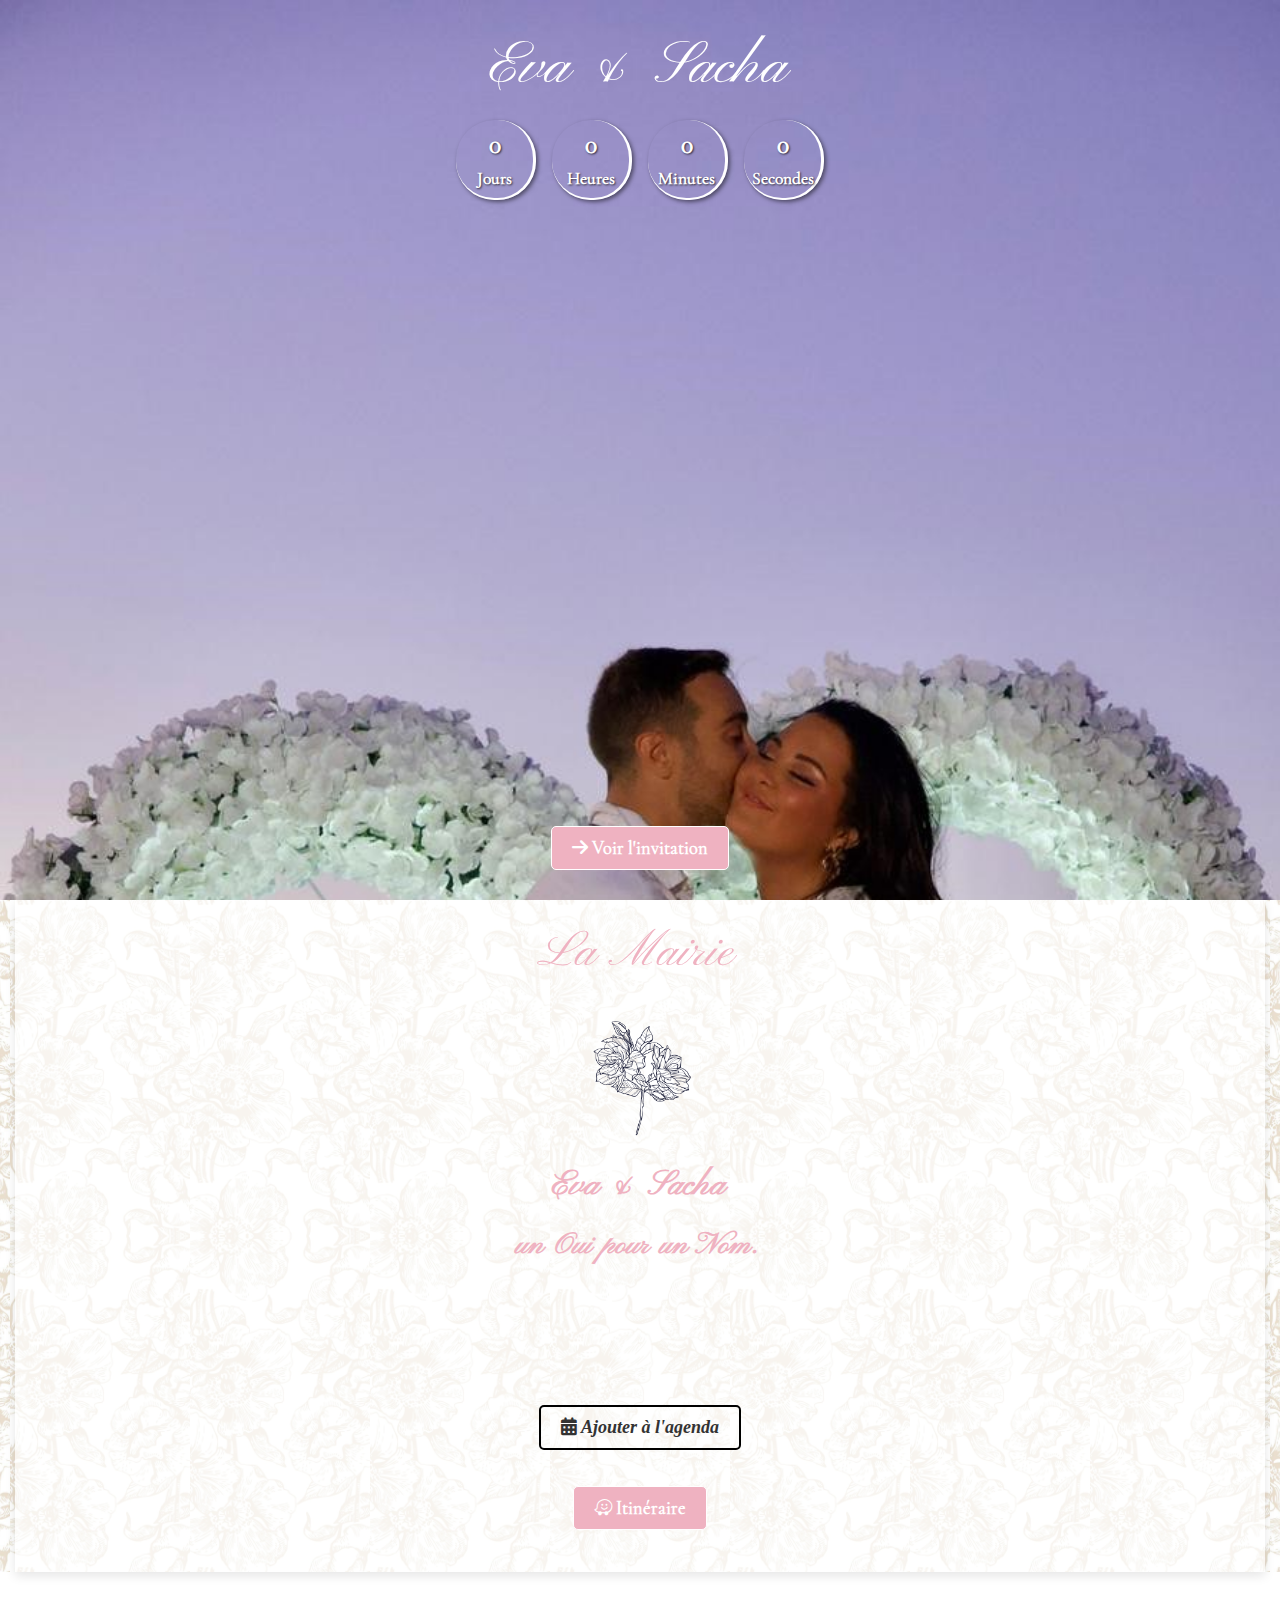
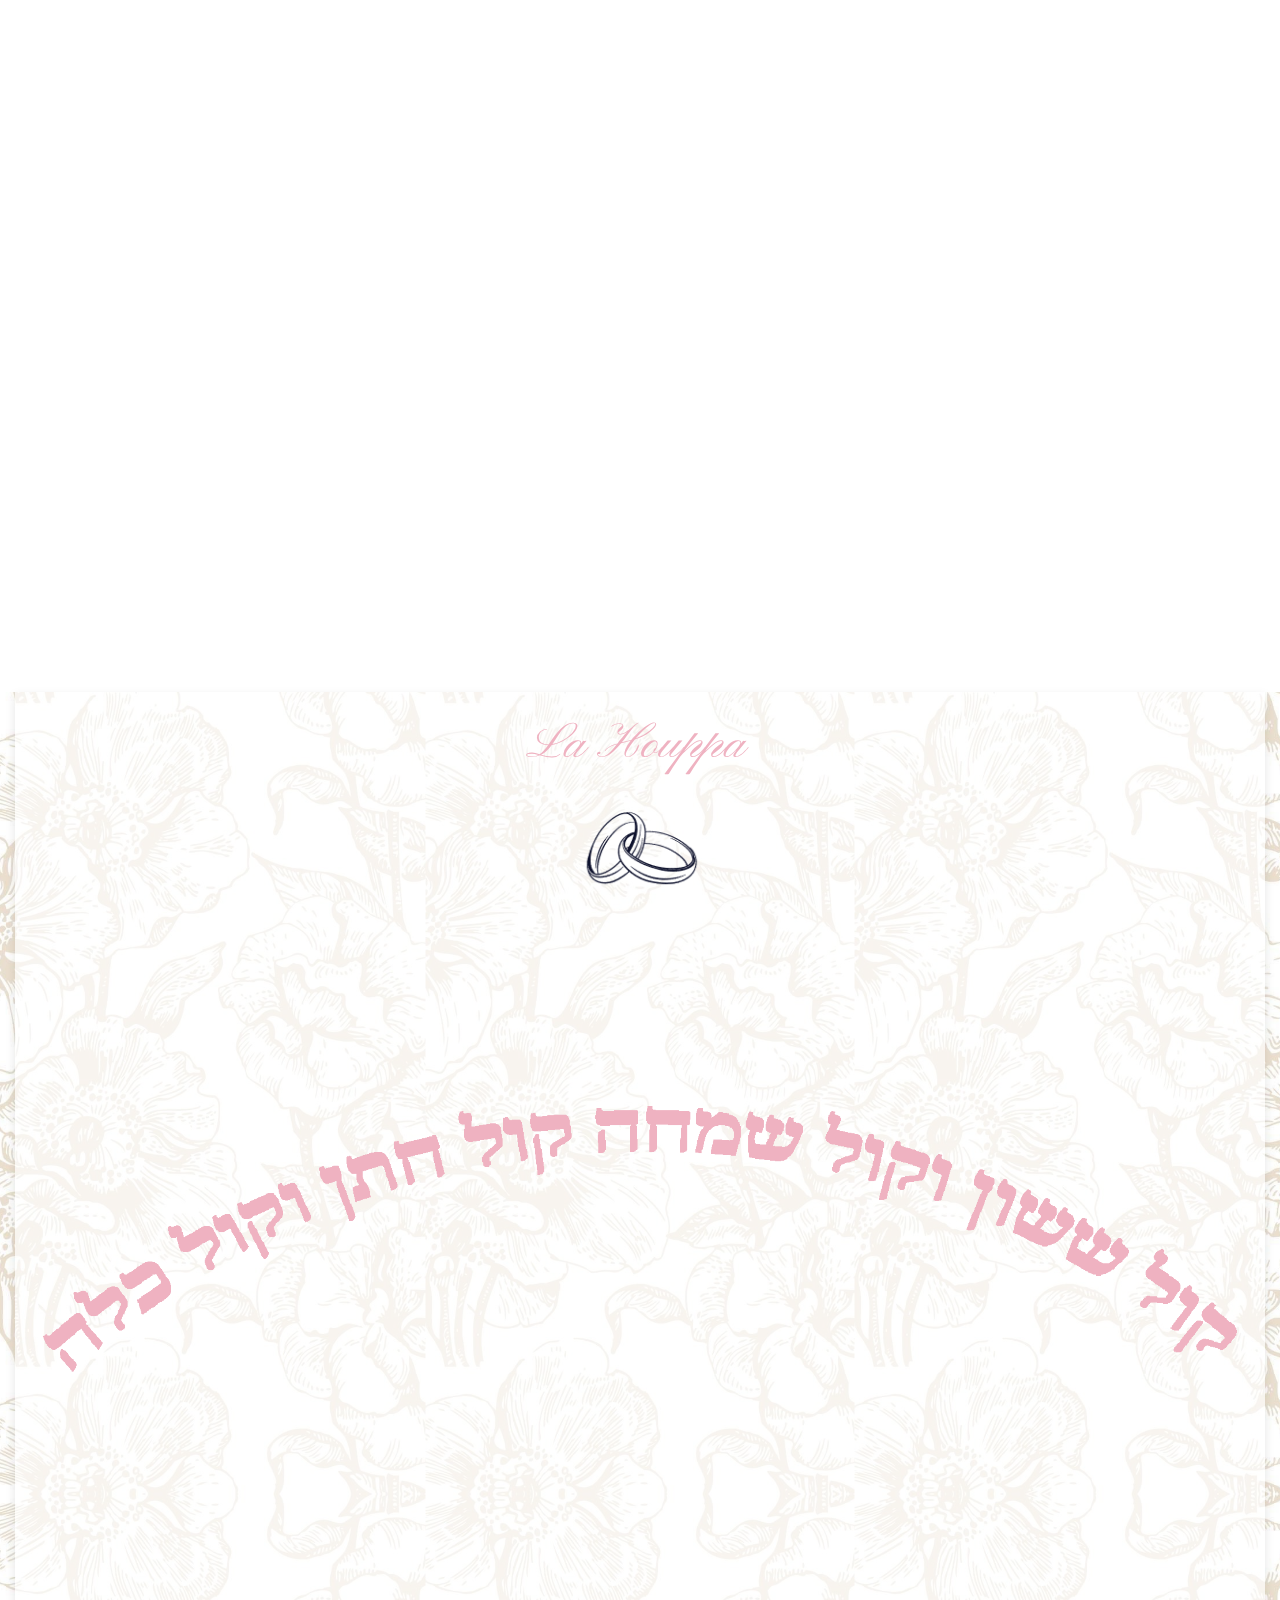
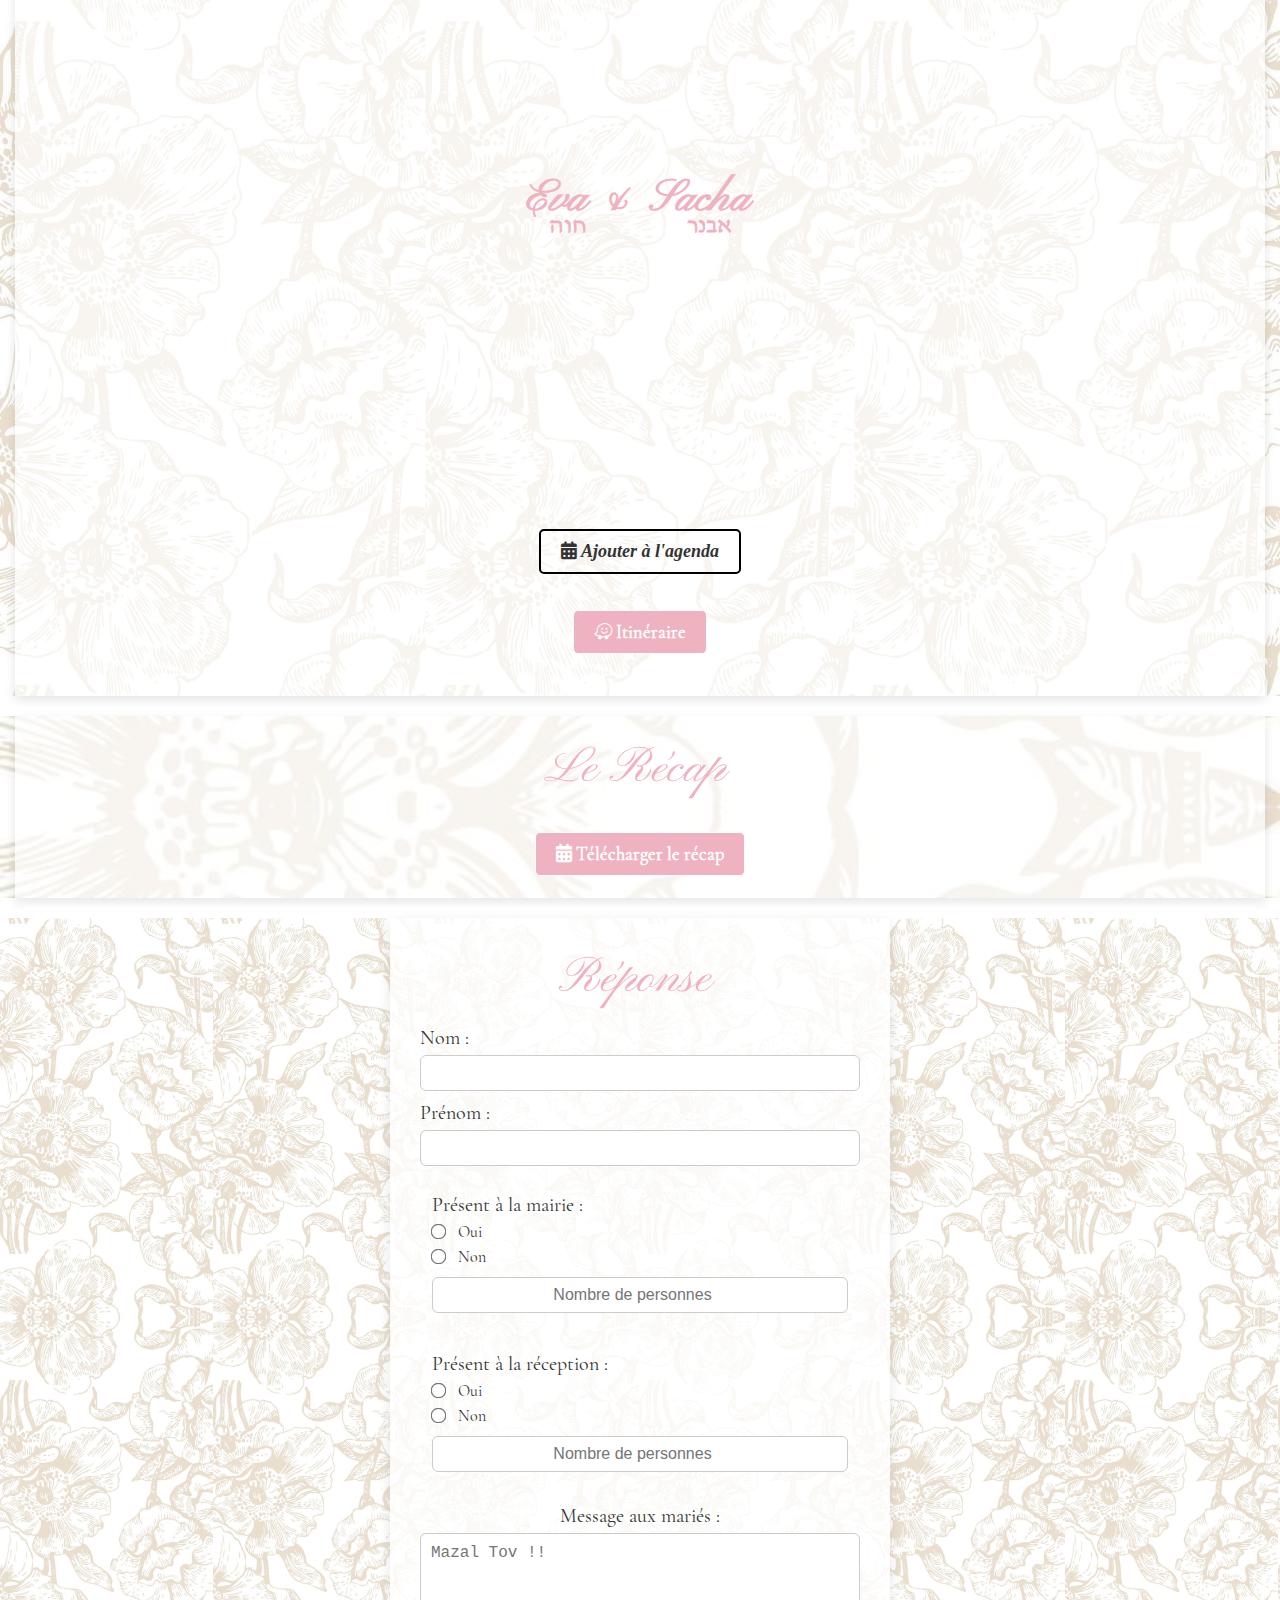
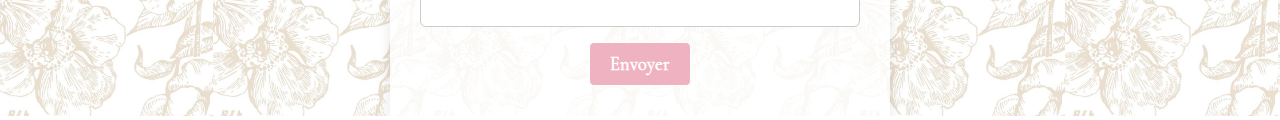
==== index.html @ 11d12908 "add recap" ====
<!DOCTYPE html>
<html lang="fr">
<head>
  <meta charset="UTF-8">
  <meta name="viewport" content="width=device-width, initial-scale=1.0">
  <title>Eva & Sacha</title>
  <link rel="stylesheet" href="css/style.css">
  <link rel="stylesheet" href="css/font.css">
  <link rel="stylesheet" href="https://cdnjs.cloudflare.com/ajax/libs/font-awesome/6.0.0-beta3/css/all.min.css">





  <meta property="og:title" content="Mariage Eva & Sacha">
  <meta property="og:description" content="Mariage Eva & Sacha, rejoignez-nous pour célébrer cet événement spécial.">
  <meta property="og:type" content="website">
  <meta property="og:image" content="https://mariage-sacha-eva.vercel.app/img/previewES.jpg"> <!-- Remplacez par le chemin complet de votre image -->
  <meta property="og:image:alt" content="Logo">
  <meta property="og:image:type" content="image/png">
  <meta property="og:image:width" content="1200"> <!-- Remplacez par la largeur de votre image -->
  <meta property="og:image:height" content="900"> <!-- Remplacez par la hauteur de votre image -->

  <link rel="icon" href="/img/previewES.jpg" sizes="any">
  <link rel="icon" href="/img/previewES.jpg" type="image/svg+xml">
  <link rel="apple-touch-icon" href="/img/previewES.jpg">

  <link rel="manifest" href="site.webmanifest">
  <meta name="theme-color" content="#fafafa">


</head>
<body>

<div id="overlay">

  <div>
    <p class="texteGros" style="color: white; font-size: 60px; margin-bottom: -35px">Eva & Sacha</p>
    <div id="decompte">
      <div class="elementDecompte">
        <a id="jour" class="chiffreDecompte"></a>
        <a class="texteDecompte">Jours</a>
      </div>
      <div class="elementDecompte">
        <a id="heure" class="chiffreDecompte"></a>
        <a class="texteDecompte">Heures</a>
      </div>
      <div class="elementDecompte">
        <a id="minute" class="chiffreDecompte"></a>
        <a class="texteDecompte">Minutes</a>
      </div>
      <div class="elementDecompte">
        <a id="seconde" class="chiffreDecompte"></a>
        <a class="texteDecompte">Secondes</a>
      </div>
    </div>
  </div>
  <div id="divOverlay">


  </div>

  <div>
    <h1 class="nomInvite"><span id="nom-invite"></span></h1>


    <a class="button-style" onclick="hideOverlay(); playMusic()">
      <i class="fas fa-arrow-right"></i>
      Voir l'invitation
    </a>
  </div>
</div>

<div id="firstImg"
     style="background-image: url('/img/evaSacha5Cut.jpg'); background-size: cover; background-position: center">

  <div class="firstImgContenaire">
    <div id="decompte">
      <div class="elementDecompte">
        <a id="jour2" class="chiffreDecompte"></a>
        <a class="texteDecompte">Jours</a>
      </div>
      <div class="elementDecompte">
        <a id="heure2" class="chiffreDecompte"></a>
        <a class="texteDecompte">Heures</a>
      </div>
      <div class="elementDecompte">
        <a id="minute2" class="chiffreDecompte"></a>
        <a class="texteDecompte">Minutes</a>
      </div>
      <div class="elementDecompte">
        <a id="seconde2" class="chiffreDecompte"></a>
        <a class="texteDecompte">Secondes</a>
      </div>
    </div>
    <a href="#mairie"> <i class="fa-solid fa-angles-down"></i> </a>
  </div>
</div>

<div id="content">

  <section class="text-section" id="mairie">
    <!--    <div class="overlay-flower">-->
    <!--      <img src="/img/assoulineFlower.png" alt="Fleur" class="flower-image">-->
    <!--    </div>-->
    <div class="text-container mairie">
      <h1>La Mairie</h1>
      <img src="img/iconFleur.png" width="150">
      <p class="texteGros"><strong> Eva & Sacha</strong></p> <div class="spacer"></div>
      <p class="texteGros" style="font-size: 30px"><strong>un Oui pour un Nom.</strong></p> <div class="spacer"></div>
      <p class="texte fade-in"><strong>Le Jeudi 28 août 2025</strong></p>
      <p class="texte fade-in"><strong>à 15h30 précises</strong></p><div class="spacer"></div>
      <p class="texte fade-in">À la Mairie de Charenton-le-Pont </p>
      <p class="texte fade-in">48 rue de Paris, 94220</p>

      <p><a href="/ics/mairie.ics" style="text-decoration: none" class="texte agenda"> <strong> <i class="fa-solid fa-calendar-days"></i> Ajouter à l'agenda </strong> </a></p><div class="spacer"></div>


      <a class="button-style"
         href="https://ul.waze.com/ul?place=ChIJbXy3i_ty5kcRFfs6RuVuRks&ll=48.81971640%2C2.41609580&navigate=yes&utm_campaign=default&utm_source=waze_website&utm_medium=lm_share_location">
        <i class="fa-brands fa-waze"></i>
        Itinéraire</a>
      <div class="spacer"></div>
    </div>
    <!--    <div class="overlay-eye">-->
    <!--      <img src="/img/assoulineEye.png" alt="Œil" class="eye-image">-->
    <!--    </div>-->
  </section>


  <section class="image-section fade-in-image" style="background-image: url('/img/evaSacha1.jpg');">

  </section>






  <section class="text-section">
    <!--    <div class="overlay-flower">-->
    <!--      <img src="/img/assoulineFlower.png" alt="Œil" class="flower-image">-->

    <!--    </div>-->
    <div class="text-container houppa">
      <h1>La Houppa</h1>
      <img src="img/anneaux.png" width="120"><div class="spacer"></div>

      <img class="kolSassone" src="img/kolSasonNE.png"></img>
      <div class="famille-container">
        <div class="famille-mariee fade-in">
          <p class="">Simone Guellil </p>
          <p class="">          Lucien Laloum</p>
          <p class="">Linda Irène & Jean-Marc Laloum</p>
        </div>
        <div class="famille-marie fade-in">
          <p class="">Rina & Aaron Belhassen</p>
          <p class="">Sandra Depaz & Sylvain Zarka</p>
        </div>
      </div>
      <div class="spacer"></div>

      <p class="texte fade-in">ont la joie de vous faire part du mariage de leurs petits-enfants et enfants</p> <div class="spacer"></div>

      <div class="prenom">
        <p class="texteGros" style="font-size: 45px"><strong> Eva & Sacha</strong></p>
        <div class="hebreu">
          <p> חוה</p>
          <p>אבנר</p>

        </div>
      </div>
      <div class="spacer"></div>

      <p class="texte fade-in">et seraient honorés de votre présence à la cérémonie religieuse qui sera célébrée</p>
      <div class="spacer"></div>

      <p class="texte fade-in"><strong>Le jeudi 04 septembre 2025</strong></p> <div class="spacer"></div>
      <p class="texte fade-in"><strong>Au Pavillon Gravelle</strong></p>
      <p class="texte fade-in"><strong>À 17h précises</strong></p> <div class="spacer"></div>

      <p class="texte fade-in">2 route du Pesage, 75012 Paris</p> <div class="spacer"></div>

      <p class="texte fade-in"><em>La cérémonie sera suivie d'une réception</em></p><div class="spacer"></div>

      <p class="texte fade-in" style="font-size: 14px">Une douce pensée pour nos grands-parents qui veillent sur nous en
        ce jour solennel,</p>
      <p class="texte fade-in" style="font-size: 14px">Mamie Suzette , Papi François, Mamie Ginette & Papi Félix</p>

      <p><a href="/ics/houppa.ics" style="text-decoration: none" class="texte agenda"> <strong> <i class="fa-solid fa-calendar-days"></i> Ajouter à l'agenda </strong> </a></p><div class="spacer"></div>


      <a class="button-style"
         href="https://ul.waze.com/ul?place=ChIJ2851wNBy5kcR-nDki5YnVnM&ll=48.82006600%2C2.44433230&navigate=yes&utm_campaign=default&utm_source=waze_website&utm_medium=lm_share_location">
        <i class="fa-brands fa-waze"></i>

        Itinéraire
      </a><div class="spacer"></div>


    </div>

    <!--    <div class="overlay-eye">-->
    <!--      <img src="/img/assoulineEye.png" alt="Œil" class="eye-image">-->
    <!--    </div>-->
  </section>

<div class="spacer"></div>

  <section class="text-section" style="background-size: cover">


    <div class="text-container">
      <h1>Le Récap</h1>
      <a class="button-style" onclick="downloadImage()">
        <i class="fa-solid fa-calendar-days"></i>
        Télécharger le récap
      </a>
    </div>
  </section>
<div class="spacer"></div>

  <section class="rsvp-section">
    <div class="rsvp-container">
      <h1>Réponse</h1>
      <form id="rsvp-form" method="post">

        <!-- Participation aux événements + Infos personnelles -->
<!--        <fieldset class="rsvp-fieldset">-->
<!--          <legend class="rsvp-legend">Participation aux événements</legend>-->

          <!-- Nom & Prénom -->
          <div class="rsvp-input-group">
            <div class="rsvp-input">
              <label class="rsvp-label" for="nom">Nom :</label>
              <input type="text" id="nom" name="nom" class="rsvp-text" required>
            </div>
            <div class="rsvp-input">
              <label class="rsvp-label" for="prenom">Prénom :</label>
              <input type="text" id="prenom" name="prenom" class="rsvp-text" required>
            </div>
          </div>

          <!-- Événements -->
          <div class="rsvp-event">
            <label class="rsvp-label">Présent à la mairie :</label>
            <label class="radio-label"><input type="radio" name="mairie" value="oui" class="rsvp-radio presence-oui"
                                              required> Oui</label>
            <label class="radio-label"><input type="radio" name="mairie" value="non" class="rsvp-radio"> Non</label>
            <input type="number" name="nb-mairie" class="rsvp-number" placeholder="Nombre de personnes" disabled>
          </div>


          <div class="rsvp-event">
            <label class="rsvp-label">Présent à la réception :</label>
            <label class="radio-label"><input type="radio" name="reception" value="oui" class="rsvp-radio presence-oui"
                                              required> Oui</label>
            <label class="radio-label"><input type="radio" name="reception" value="non" class="rsvp-radio"> Non</label>
            <input type="number" name="nb-reception" class="rsvp-number" placeholder="Nombre de personnes" disabled>
          </div>


          <!-- Champ Message aux mariés -->
          <div class="rsvp-message-box">
            <label class="rsvp-label" for="message">Message aux mariés :</label>
            <textarea id="message" name="message" class="rsvp-message" placeholder="Mazal Tov !!" rows="4"></textarea>
          </div>

<!--        </fieldset>-->

        <button type="submit" class="button-style">Envoyer</button>
      </form>
    </div>
  </section>

  <button id="toggleMusic" class="music-toggle">
    <i id="musicIcon" class="fas fa-volume-up"></i>
  </button>

</div>

<audio id="myAudio" src="/music/saraPercheTiAmo.mp3"></audio>


<script src="js/hideOverlay.js"></script>
<script src="js/countDown.js"></script>
<script src="js/scroll.js"></script>
<script src="js/apparitionImage.js"></script>
<script src="js/apparitionTexte.js"></script>
<script src="js/music.js"></script>
<script src="js/nomUrl.js"></script>
<script src="js/nbPrsnRequire.js"></script>
<script src="js/sheet.js"></script>
<script src="js/downloadRecap.js"></script>



</body>
</html>
---- css/style.css ----
* {
  margin: 0;
  padding: 0;
  box-sizing: border-box;
}
.music-toggle {
  position: fixed;
  bottom: 20px;
  left: 20px;
  background-color: rgb(237, 177, 191);
  border-radius: 15px;
  padding: 12px;
  box-shadow: 0 0 10px rgba(0,0,0,0.2);
  z-index: 3;
  cursor: pointer;
  transition: background-color 0.3s ease;
  border: 2px solid white;
}

.music-toggle:hover {
  background-color: rgb(235, 176, 190);
}
body {
  -webkit-text-size-adjust: none; /* iOS Safari */
  text-size-adjust: none;
}



br {
  display: block;
  content: "";
  margin: 25px 0;
  line-height: 0;
}



.music-toggle i {
  font-size: 18px;
  color: #333;
}

.no-scroll {
  overflow: hidden;
  height: 100vh;
}

body {
  font-family: 'Cormorant', sans-serif;
  color: #333;
  text-align: center;
  overflow-x: hidden;
}
h1{
  font-family: pinyon, sans-serif;
  font-size: 50px;
  margin-bottom: 1rem;
  font-weight: 400;
  color: #efb2c1;
}

a{
  color: white;
  text-decoration: none;
}
.fade-in-image {
  opacity: 0;
  transition: opacity 1s ease-in-out;
}

.fade-in-image.visible {
  opacity: 1;
}


#overlay {
  background-image: url("/img/evaSacha5Cut.jpg");
  background-size: cover;
  background-position: top;
  position: fixed;
  top: 0;
  left: 0;
  width: 100%;
  height: 100%;
  background-color: #fffaf4;
  display: flex;
  flex-direction: column;
  justify-content: space-between; /* Place les éléments en haut et en bas */
  align-items: center;
  opacity: 1;
  transition: opacity 0.5s;
  z-index: 2000;
  padding: 30px 0;
}

.button-style {
  margin-top: auto;
  padding: 15px 30px;
  font-size: 18px;
  font-weight: bold;
  background-color: #efb2c1;
  color: white;
  border: none;
  border-radius: 10px;
  cursor: pointer;
  text-align: center;
}

#overlay.hidden {
  opacity: 0;
  pointer-events: none;
}

#decompte {
  display: flex;
  justify-content: center;
  align-items: center;
  gap: 1rem;
  margin-bottom: 20px;
  height: 20vh;
}


.elementDecompte {
  width: 80px;
  height: 80px;
  display: flex;
  flex-direction: column;
  justify-content: center;
  align-items: center;
  border-radius: 48%;
  border-bottom: 2px solid #ffffff;
  border-right: 3px solid #ffffff;
  text-shadow: 1px 1px 2px rgba(0, 0, 0, 0.7);
  box-shadow: 2px 2px 4px rgba(0, 0, 0, 0.5); /* Ombre douce noire */

}

.texteDecompte {
  font-size: 1.1rem;
  font-weight: bold;
  color: #ffffff;
  margin-top: 8px;
}

.chiffreDecompte {
  color: #ffffff;
  font-size: 1.6rem;
  font-weight: bold;
}

#firstImg {
  min-height: 100vh;
  display: flex;
  justify-content: space-between;
  flex-direction: column;
  background-position: center;
}

.firstImgContenaire {
  display: flex;
  align-items: center;
  justify-content: space-between;
  flex-direction: column;
  color: white;
  font-size: 7vh;
  height: 95vh; /* Prend toute la hauteur */
  margin-bottom: 30px;
}

.button-style {
  font-size: 1.15rem;
  color: #ffffff;
  text-decoration: none;
  margin-top: 10px;
  padding: 10px 20px;
  border: 1px solid #ffffff;
  border-radius: 5px;
  background-color: #efb2c1;
  transition: all 0.4s ease;
  font-family: Cormorant, sans-serif;
  display: inline-block; /* Permet au scale de bien s'appliquer */
}

.button-style:hover {
  color: #000000;
  background-color: white;
  border-color: #000000;
  transform: scale(1.05); /* Augmente de 10% */
}

.agenda{

  display: inline-block; /* Permet au scale de bien s'appliquer */

  border: 2px solid #000000;
  padding: 10px 20px;
  border-radius: 5px;
  transition: all 0.4s ease;
}

.agenda:hover{
  color: #efb2c1;
  border: 2px solid #efb2c1;
  padding: 10px 20px;
  border-radius: 5px;
  transform: scale(1.05); /* Augmente de 10% */

}


.text-section {
  background-image: url('/img/fleurTaupe.jpg');
  position: relative; /* Nécessaire pour que l'image soit positionnée par rapport à cette section */
  background-size: contain;
  background-position: center;
  display: flex;
  justify-content: center;
  align-items: center;
  text-align: center;
  height: auto;
  padding-left: 15px;
  padding-right: 15px;

}
@supports (-webkit-touch-callout: none) {
  br {
    margin: 0 0; /* Ajuste uniquement pour iOS */
    line-height: 0;
  }
}

.spacer {
  height: 20px; /* ou ce que tu veux comme espacement vertical */
}


.text-container {
  width: 100%; /* Le cadre prend toute l'image */
  height: auto; /* Le cadre prend toute l'image */
  color: #333;
  font-size: 3rem;
  font-family: 'Cormorant', sans-serif;
  padding: 22px;
  background: rgba(255, 255, 255, 0.67); /* Fond semi-transparent */
  box-shadow: 0px 4px 10px rgba(0, 0, 0, 0.1);
}
.overlay-eye {
  position: absolute;
  bottom:-70px; /* Positionne l'image au bas du conteneur */
  left: 0; /* Positionne l'image à gauche du conteneur */
  transform: translateX(0); /* Aucune transformation horizontale nécessaire */
  z-index: 2; /* Assure que l'image est au-dessus des autres éléments */
}


.overlay-flower {
  position: absolute;
  /* Déplace l'image de l'œil vers la droite, au-delà de la div image */
  top: 0%; /* Positionne l'image à 50% de la hauteur de la section */
  transform: translateY(-50%); /* Centrer verticalement l'image */
  right: 0;
  z-index: 2; /* Assure que l'image est devant les autres éléments */
}
.flower-image {
  width: 80px;  /* Ajuste la taille de l'œil */
  height: auto;
}

.eye-image {
  width: 100px;  /* Ajuste la taille de l'œil */
  height: auto;
}

.image-section {
  position: relative; /* Nécessaire pour que l'image soit positionnée par rapport à cette section */
  height: 80vh; /* Ajuste la hauteur de la section image */
  background-size: cover;
  background-position: center;
  box-shadow: 0px 4px 10px rgba(0, 0, 0, 0.1);
}


.texteGros{
  font-family: 'pinyon', serif;
  font-size: 35px;
  color: #efb2c1;

}

.texte{
  font-family: 'cormorand', serif;
  font-size: 18px;
  color: #333333;
  font-style: italic;
}


.famille-container {
  display: flex;
  justify-content: space-between;
  margin: 20px auto;
  max-width: 600px;

  font-family: 'cormorand', serif;
  font-size: 14px;
  color: #333333;
  font-style: italic;
  font-weight: lighter;
}

.famille-mariee{
  text-align: left;
  max-width: 48%;

}
.famille-marie{
  text-align: right;
  max-width: 48%;

}

.kolSassone{
  width: 99%;
}
.hebreu{
  font-family: hebreu, sans-serif;
  display: flex;
  flex-direction: row;
  gap: 100px;
  justify-content: center;
  align-items: center;
  font-size: 23px;
  font-weight: bolder;
  width: 50%;
  margin-inline: auto;
  color: #efb2c1;
}
.prenom{
  line-height: 0.8;
}



.fade-in-visible {
  animation: fadeIn 1s ease-in forwards; /* Animation applied when element is in view */
}

.fade-in {
  opacity: 0; /* Elements are initially invisible */
  transition: opacity 0s ease-in; /* Optional: smooth transition for visibility change */
}

@keyframes fadeIn {
  0% {
    opacity: 0;
  }
  100% {
    opacity: 1;
  }
}

/* Animation keyframes */
@keyframes fadeIn {
  0% {
    opacity: 0;
  }
  100% {
    opacity: 1;
  }
}

.nomInvite {
  font-style: oblique;
  color: #ffffff;
  font-family: Cormorant, sans-serif;
  font-size: 30px;
  font-weight: bold;
  text-shadow: 0px 0px 5px black,
  0px 0px 10px black,
  0px 0px 15px black;
}


/* Importation de la police */

/* Section RSVP */
.rsvp-section {
  display: flex;
  justify-content: center;
  align-items: center;
  padding: 0 15px 0 15px;
  background-image: url('/img/fleurTaupe.jpg');
  background-size: contain;
}

/* Conteneur du formulaire */
.rsvp-container {
  padding: 30px;
  box-shadow: 0px 4px 12px rgba(0, 0, 0, 0.1);
  max-width: 500px;
  width: 100%;
  text-align: center;
  background-color: rgba(255, 255, 255, 0.8);
}

/* Titre */
.rsvp-title {
  font-size: 35px;
  font-weight: 500;
  font-family: 'Cormorant', serif;
  color: #444;
  margin-bottom: 20px;
}

/* Légende */
.rsvp-legend {
  font-size: 22px;
  font-weight: 500;
  margin-bottom: 10px;
  color: #333;
}

/* Bloc d'événement */
.rsvp-event {

  text-align: left;
  margin-bottom: 15px;
  padding: 12px;
  border-radius: 8px;
}

/* Labels */
.rsvp-label {
  display: block;
  font-size: 20px;
  margin-bottom: 5px;
  font-weight: 400;
}

/* Boutons radio */
.rsvp-radio {
  margin-right: 5px;

}

/* Champs numériques */
.rsvp-number {
  width: 100%;
  padding: 8px;
  margin-top: 5px;
  border: 1px solid #ccc;
  border-radius: 6px;
  font-size: 16px;
  text-align: center;
  background: white;
}
/* Chaque bouton radio et son texte sur une ligne */
.radio-label {
  display: flex;
  align-items: center;
  gap: 8px; /* Espacement entre le bouton et le texte */
  margin-bottom: 5px;
}

/* Ajuster la taille des radios */
.rsvp-radio {
  transform: scale(1.2); /* Agrandir légèrement pour une meilleure visibilité */
}


/* Champ message aux mariés */
.rsvp-message-box {
  margin-top: 20px;
}

/* Champs Nom & Prénom */
/* Champs Nom & Prénom */
.rsvp-input-group {
  display: flex;
  flex-direction: column;
  gap: 10px;
  margin-bottom: 15px;
}

.rsvp-input {
  text-align: left;
}

.rsvp-text {
  width: 100%;
  padding: 8px;
  border: 1px solid #ccc;
  border-radius: 6px;
  font-size: 16px;
}

/* Champ message aux mariés */
.rsvp-message-box {
  margin-top: 20px;
}

.rsvp-message {
  width: 100%;
  padding: 10px;
  border: 1px solid #ccc;
  border-radius: 6px;
  font-size: 16px;
  resize: none;
}


hr{
  color: #efb2c1;
  background-color: #efb2c1;
  height: 2px;
  border: none;
}
---- css/font.css ----
@font-face {
  font-family: 'Assouline';
  font-style: normal;
  font-weight: normal;
  src:  url('/font/Aficionado DEMO.otf') format('opentype');
}
@font-face {
  font-family: 'cormorant';
  font-style: normal;
  font-weight: normal;
  src:  url('/font/CormorantGaramond-Regular.ttf') format('truetype');
}

@font-face {
  font-family: 'pinyon';
  font-style: normal;
  font-weight: normal;
  src:  url('/font/PinyonScript.ttf') format('truetype');
}

@font-face {
  font-family: 'hebreu';
  font-style: normal;
  font-weight: normal;
  src:  url('/font/DavidLibre-Regular.ttf') format('truetype');
}
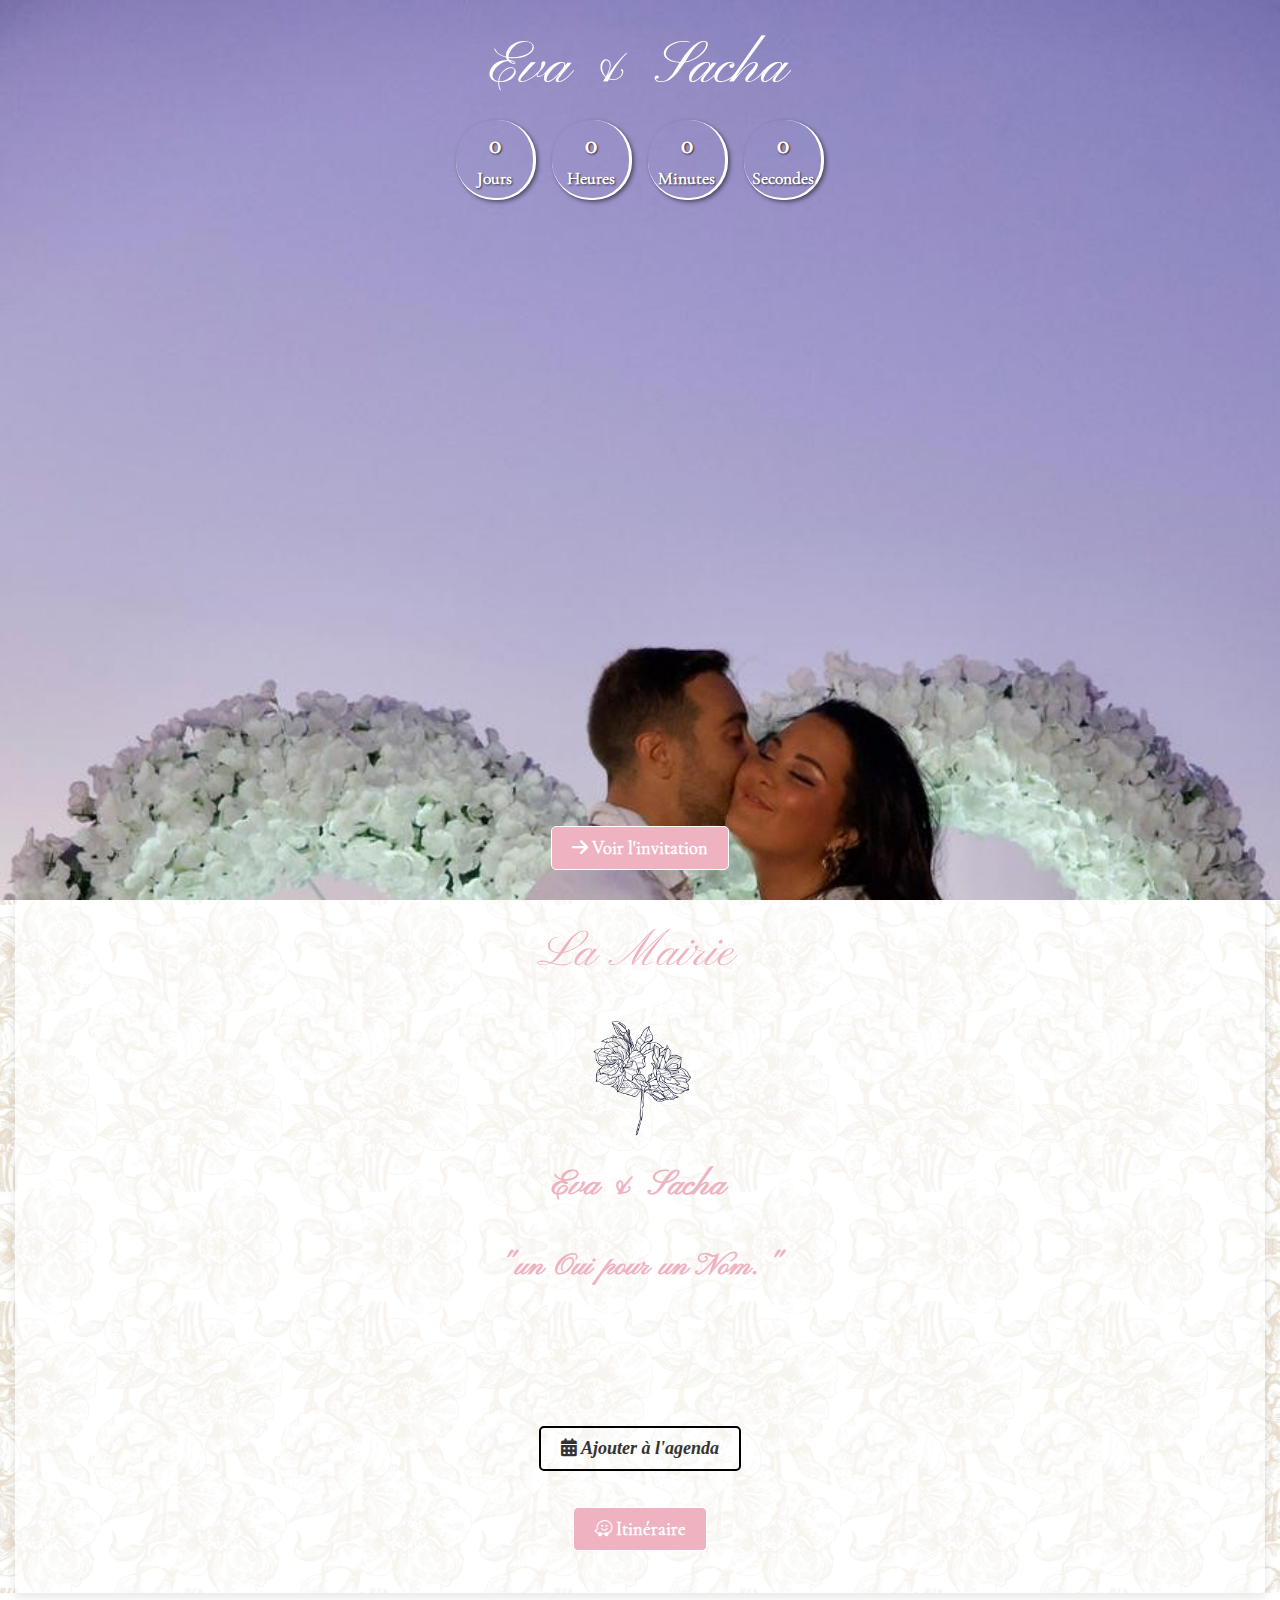
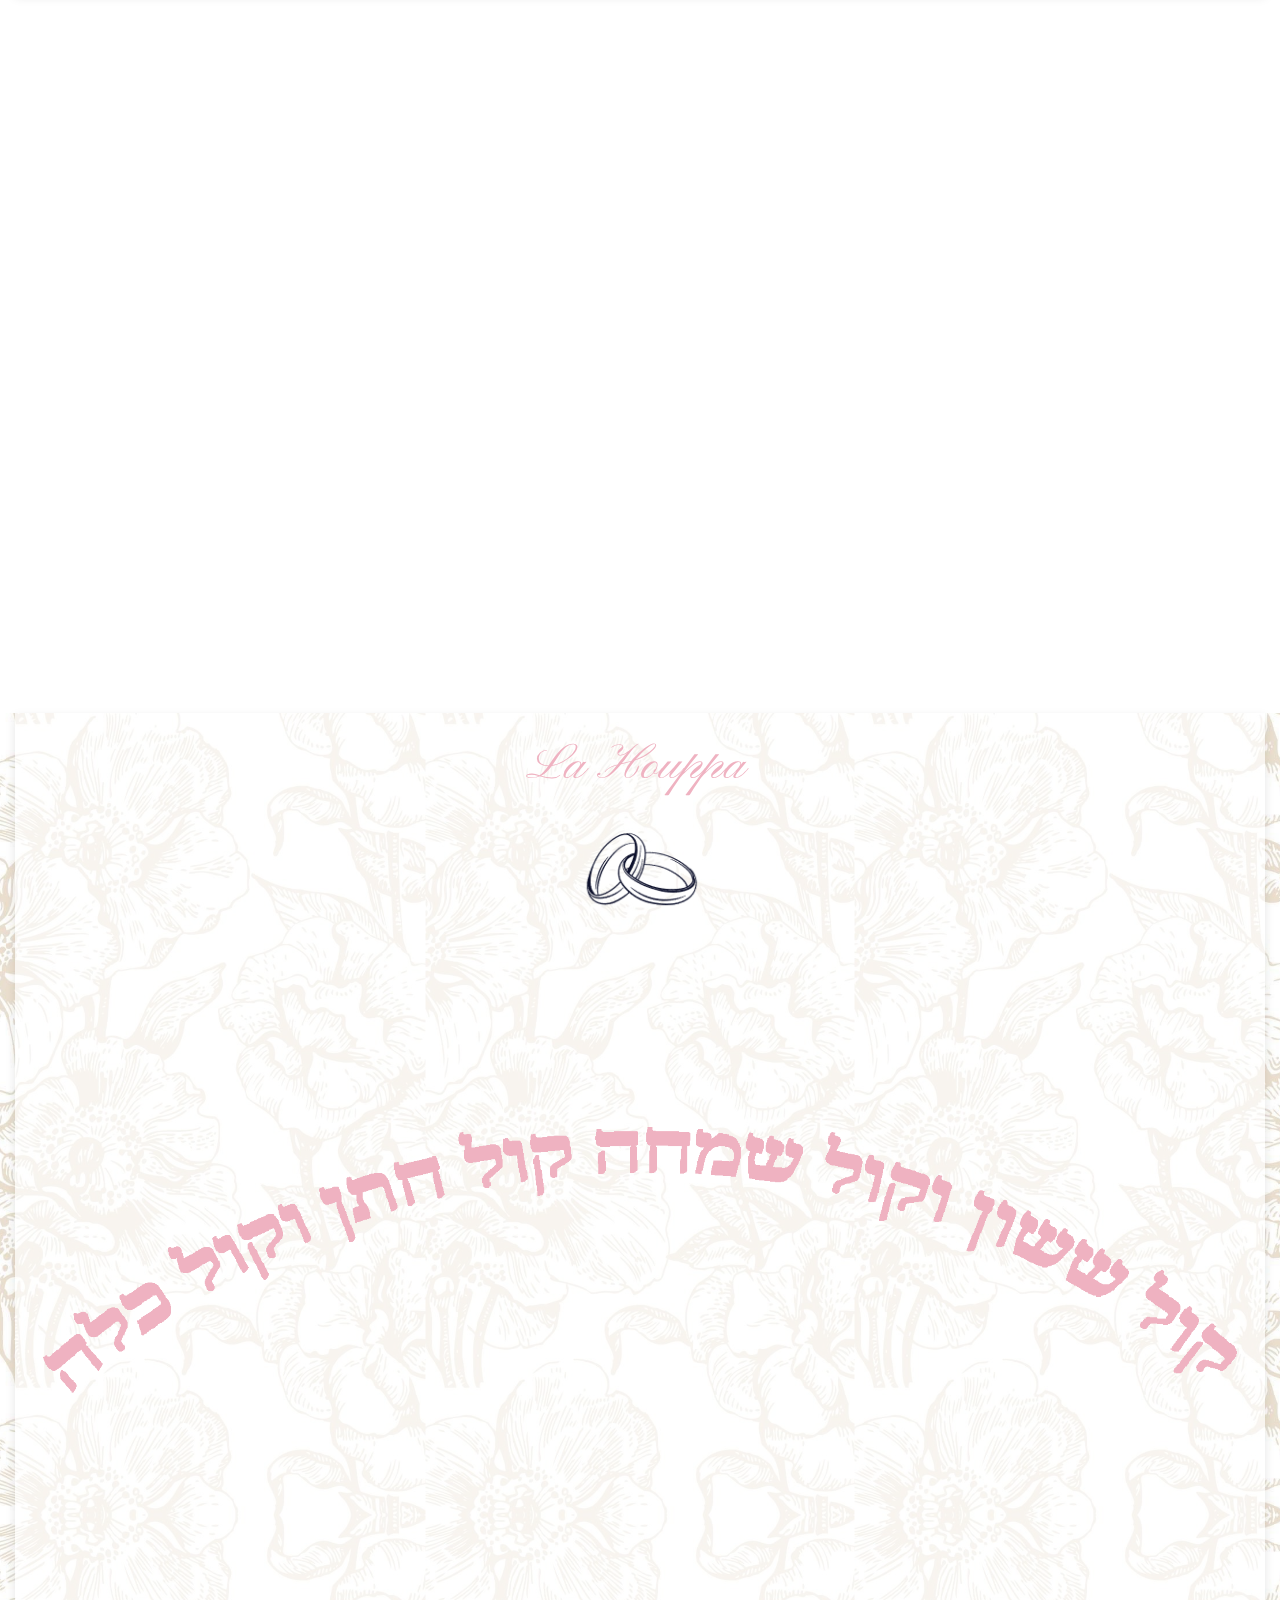
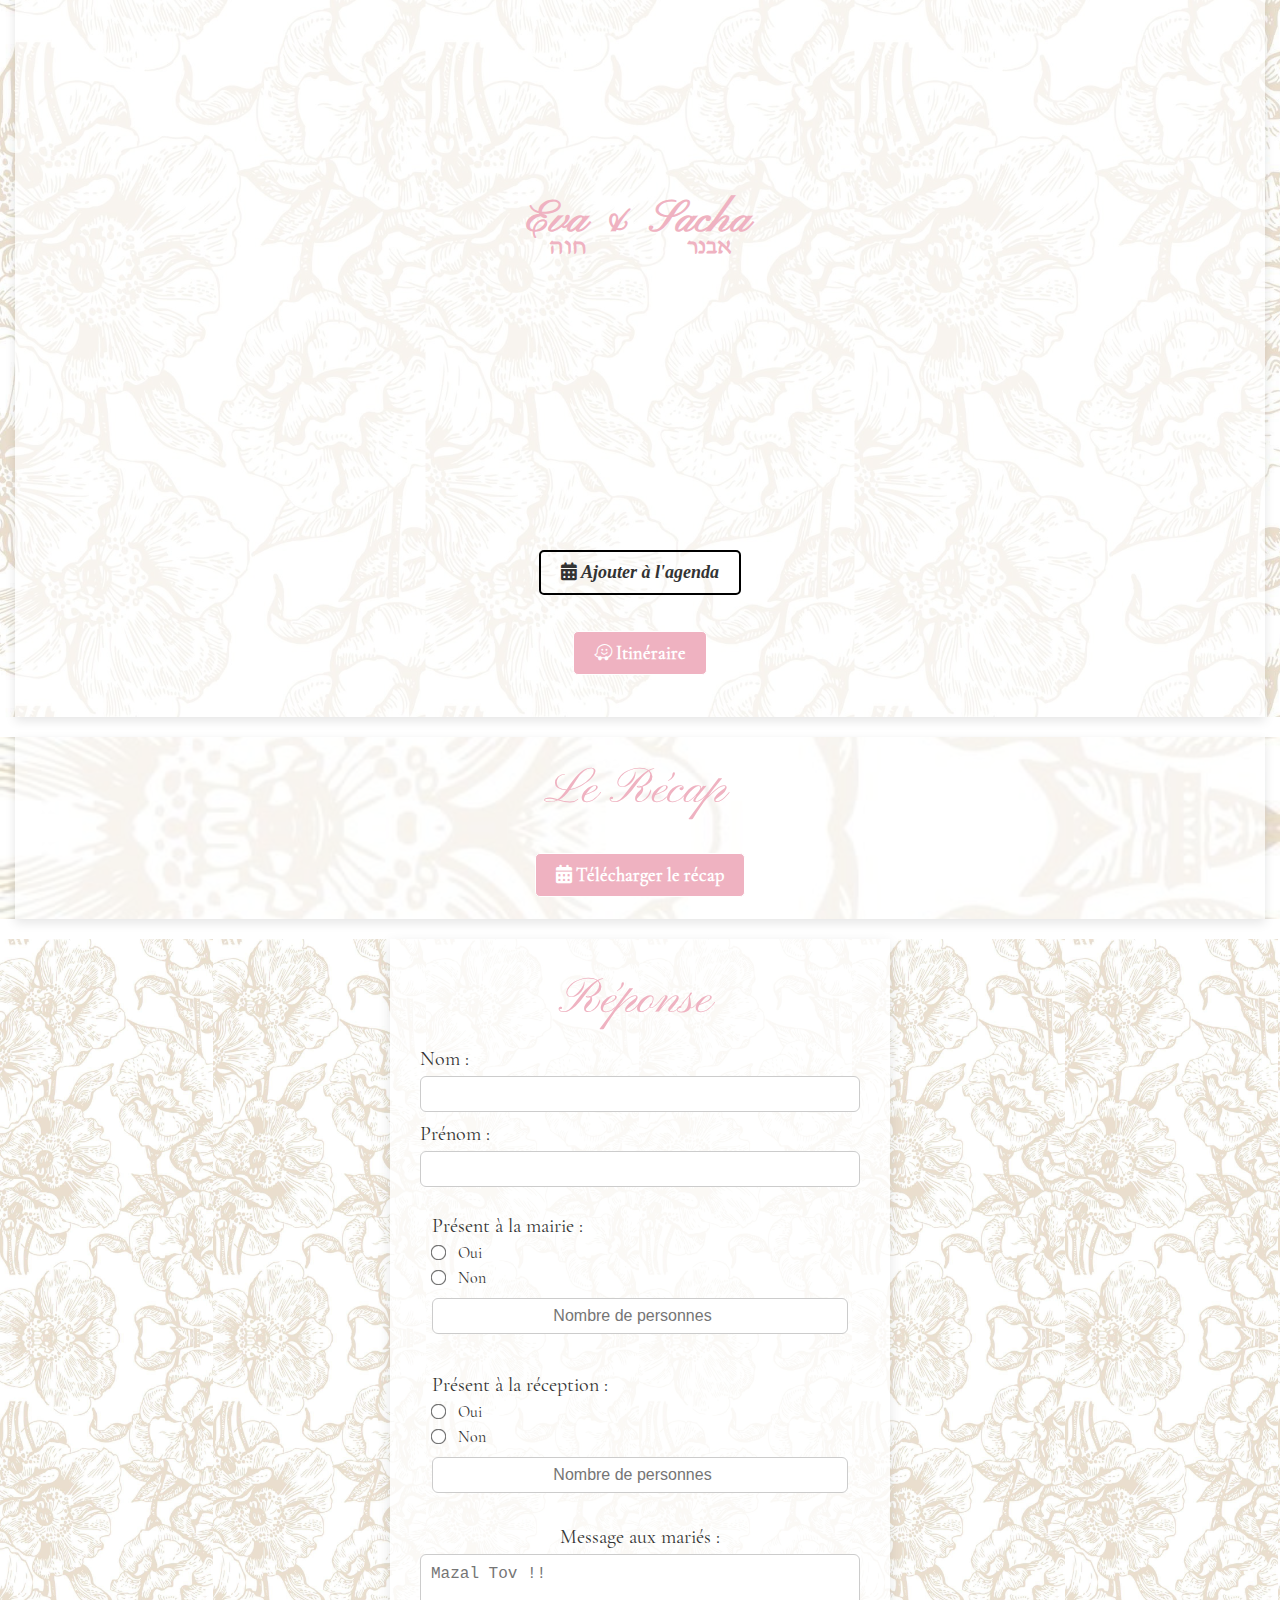
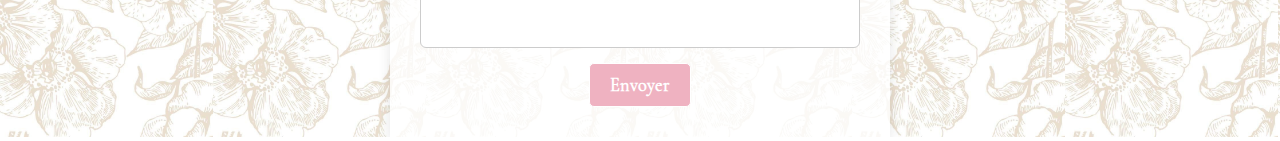
==== commit 65179fee: "add recap" ====
--- a/index.html
+++ b/index.html
@@ -107,7 +107,8 @@
       <h1>La Mairie</h1>
       <img src="img/iconFleur.png" width="150">
       <p class="texteGros"><strong> Eva & Sacha</strong></p> <div class="spacer"></div>
-      <p class="texteGros" style="font-size: 30px"><strong>un Oui pour un Nom.</strong></p> <div class="spacer"></div>
+      <p class="texte fade-in">se diront</p>
+      <p class="texteGros" style="font-size: 30px"><strong>"un Oui pour un Nom."</strong></p> <div class="spacer"></div>
       <p class="texte fade-in"><strong>Le Jeudi 28 août 2025</strong></p>
       <p class="texte fade-in"><strong>à 15h30 précises</strong></p><div class="spacer"></div>
       <p class="texte fade-in">À la Mairie de Charenton-le-Pont </p>
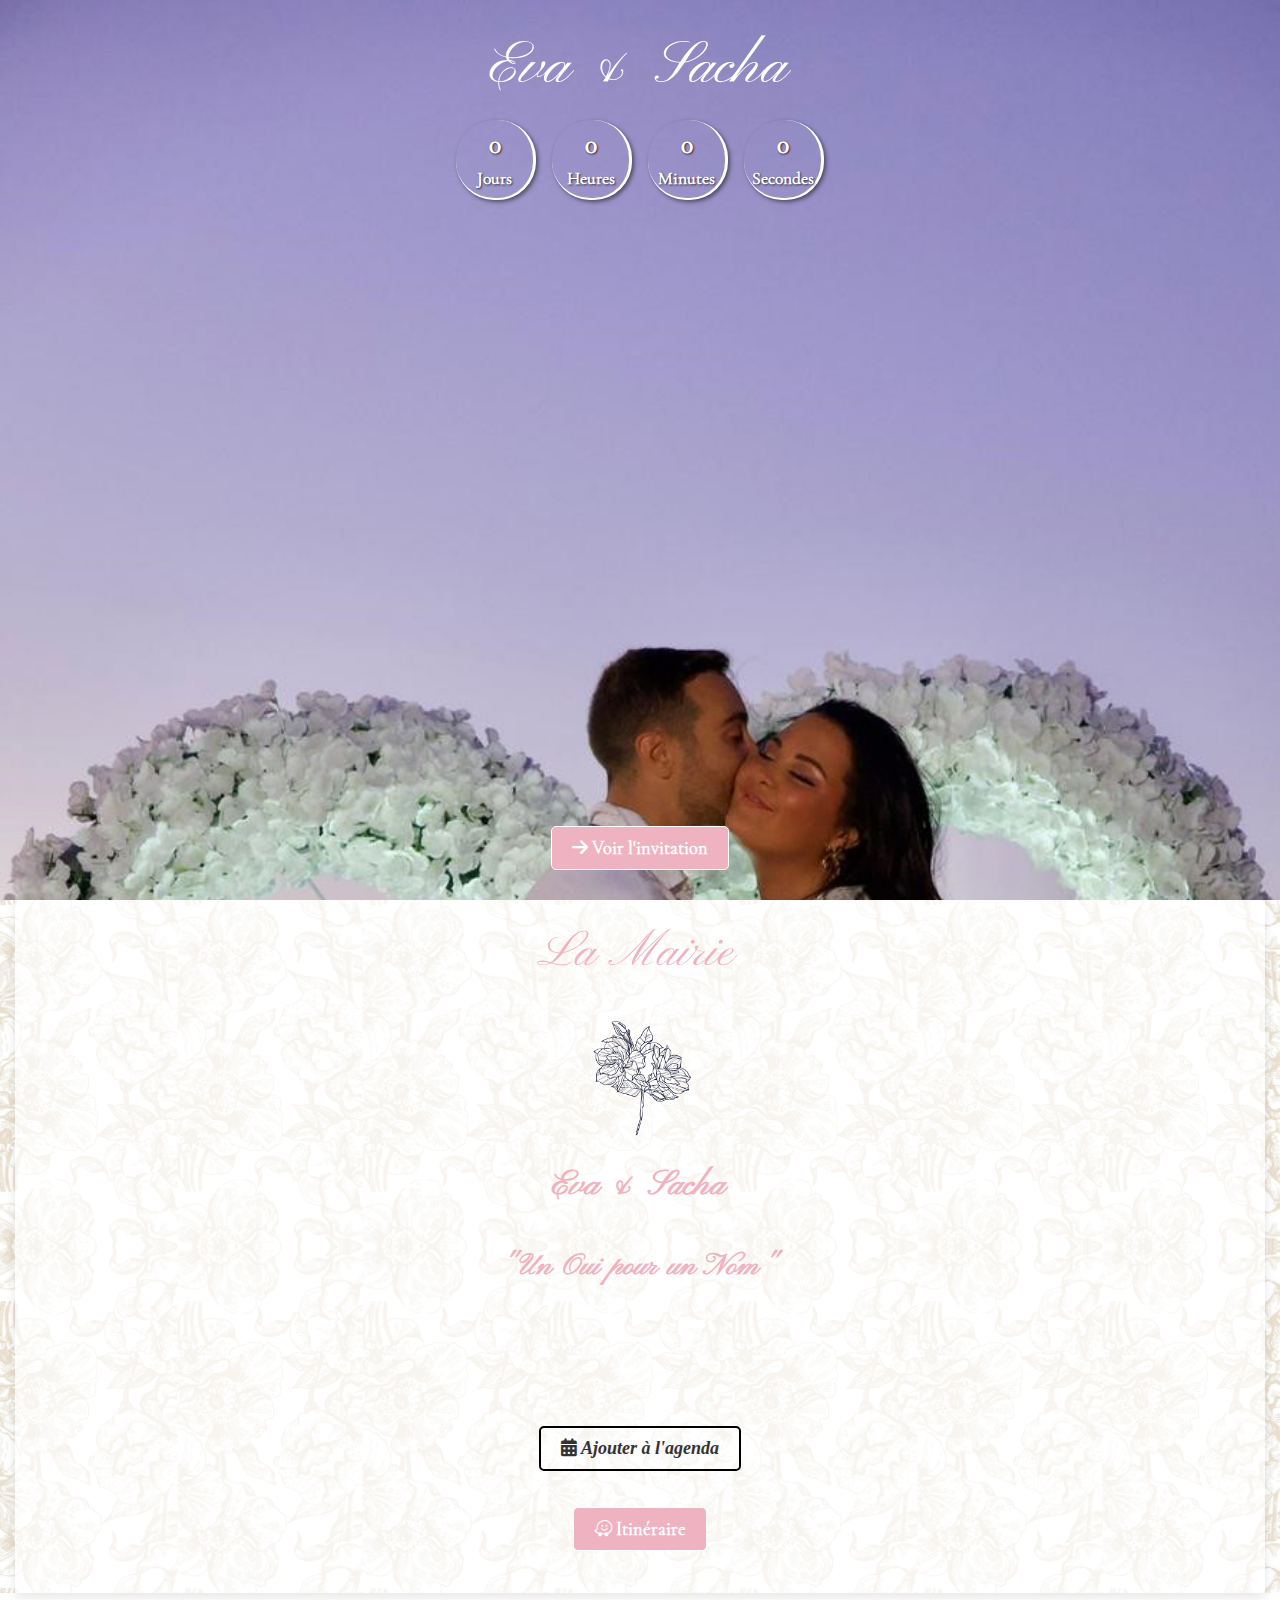
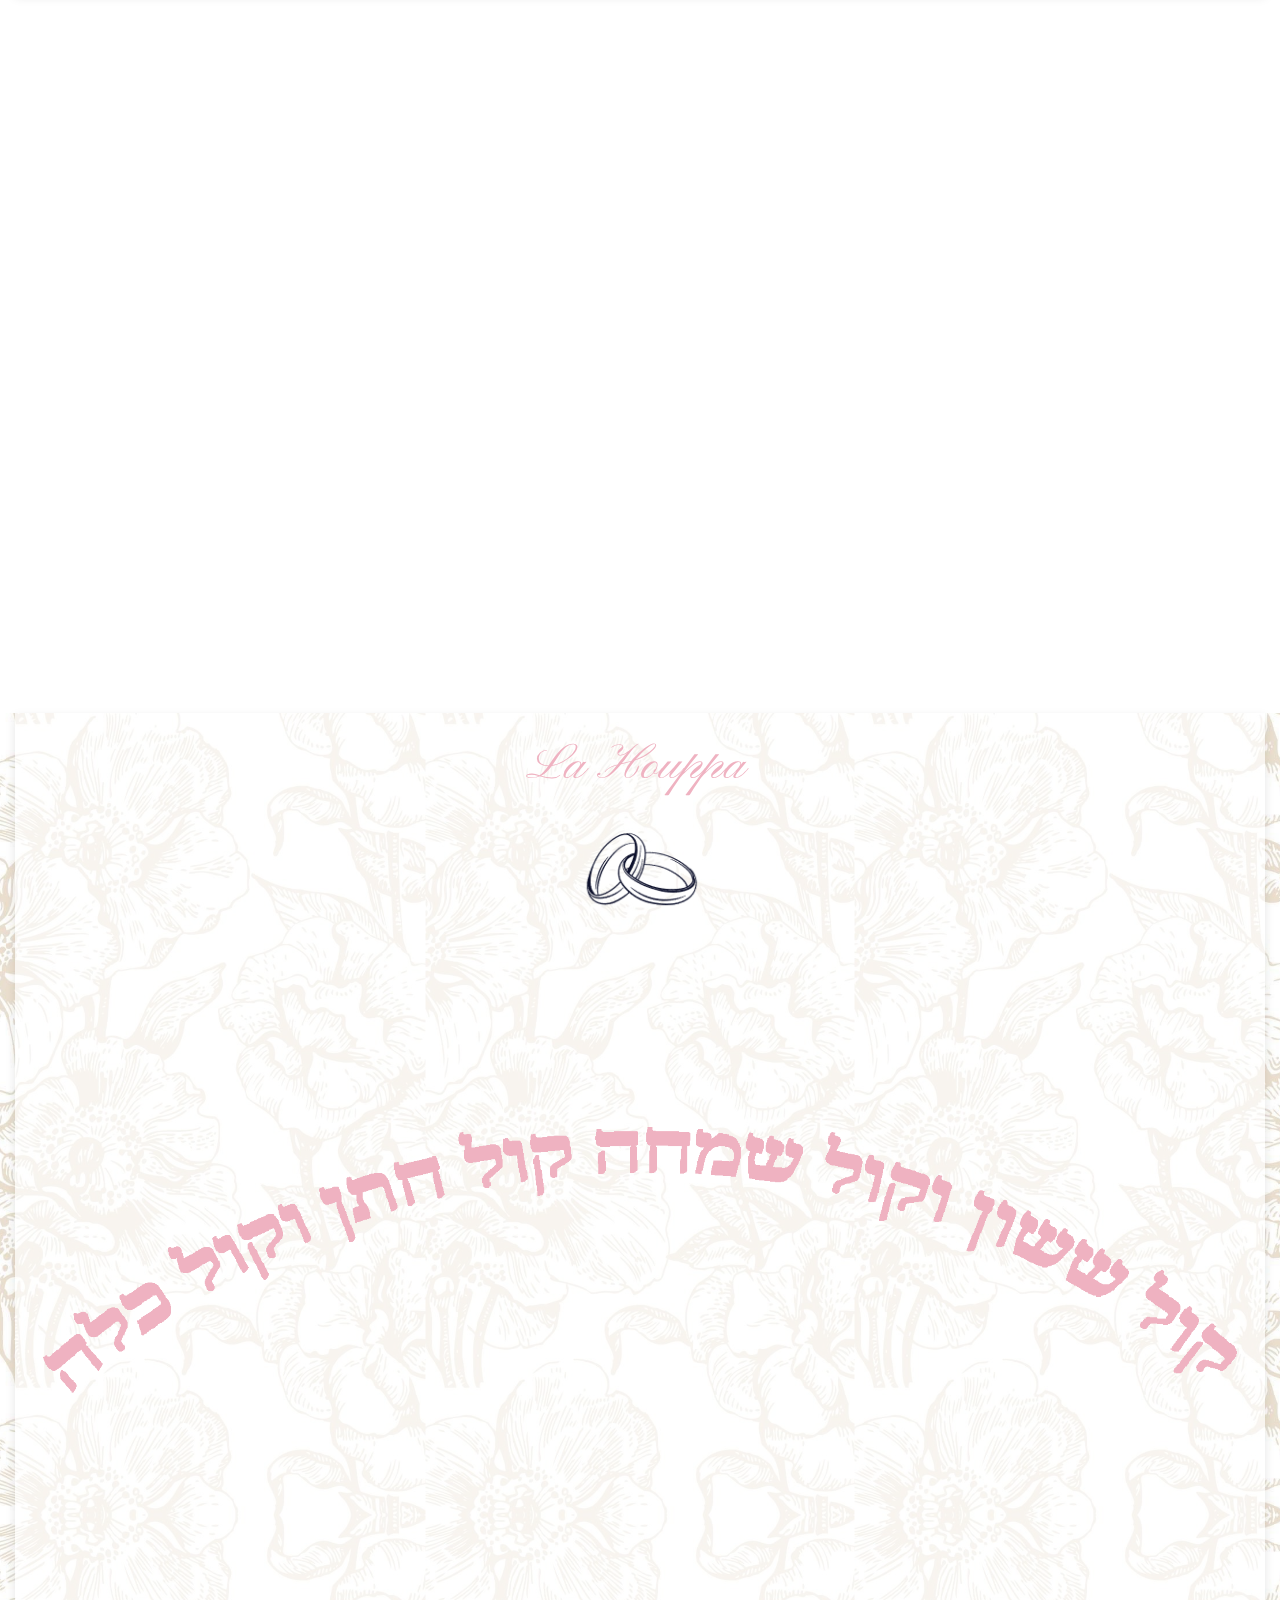
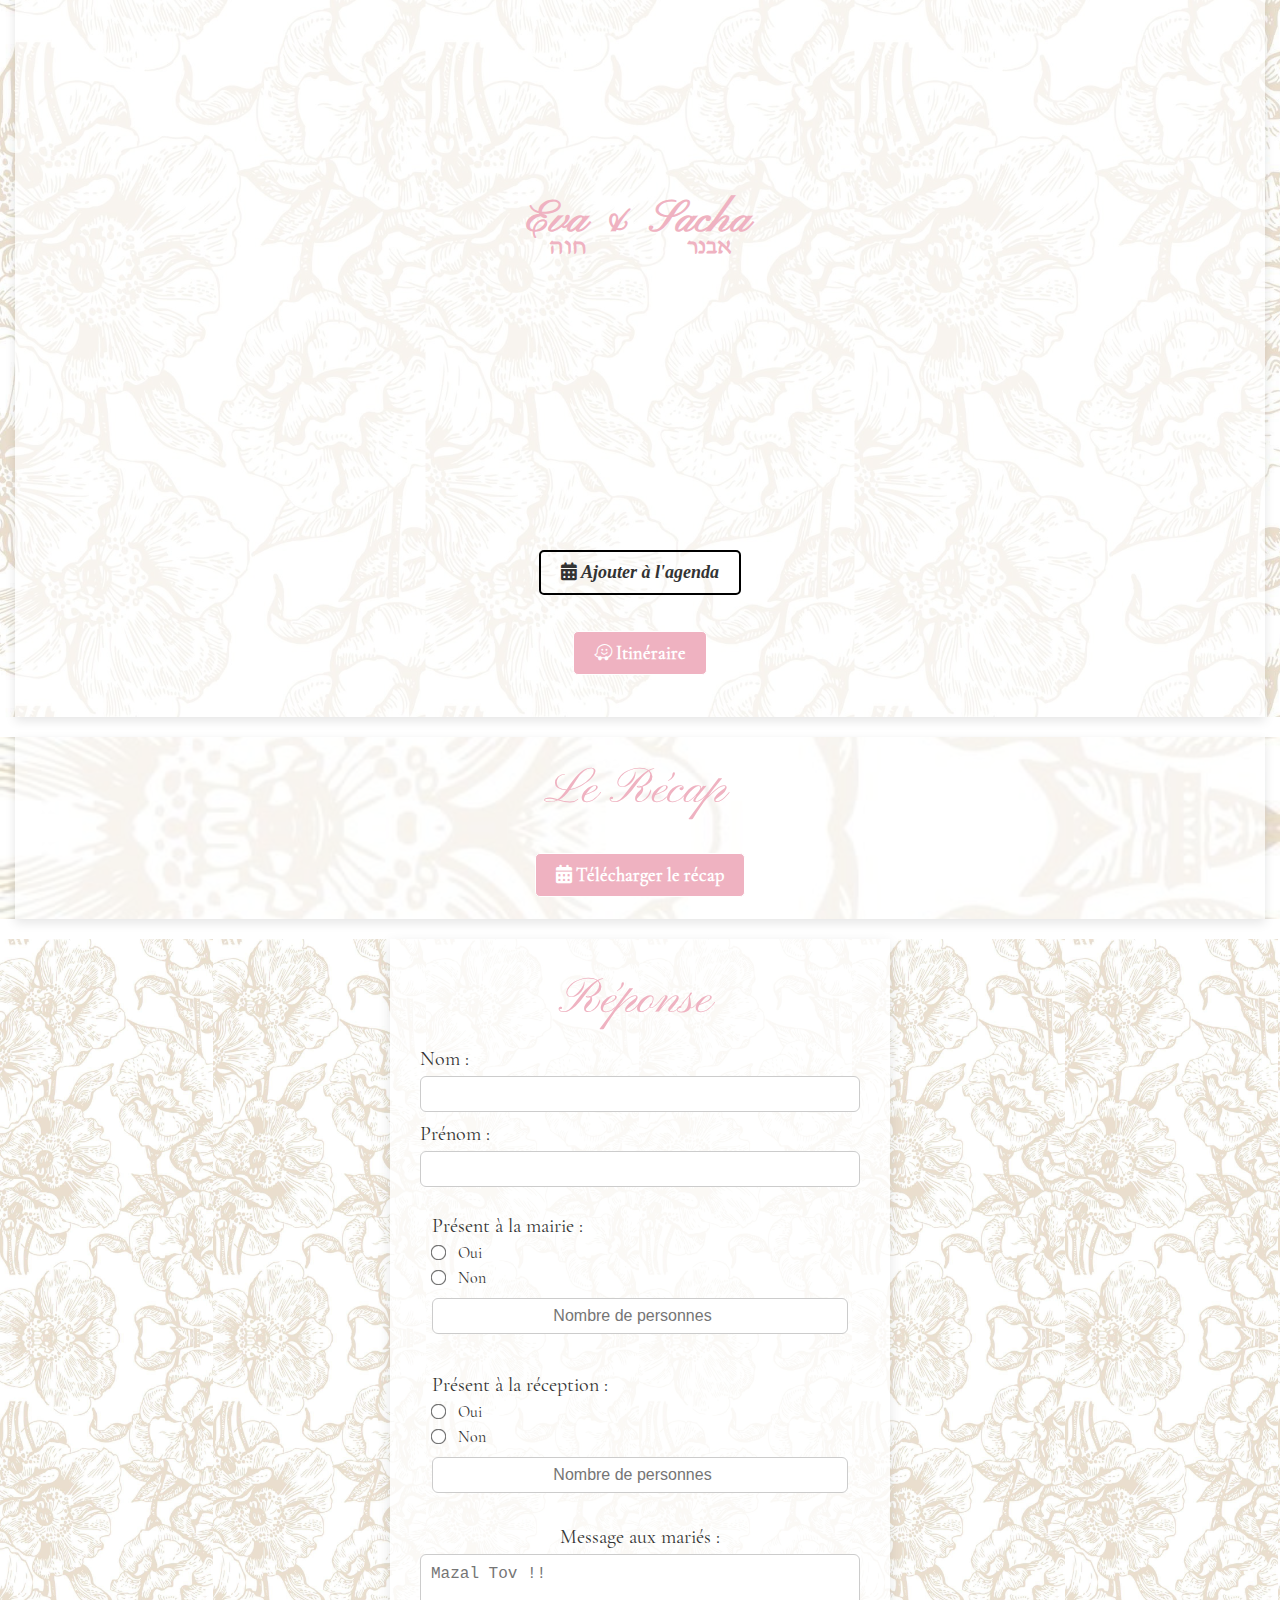
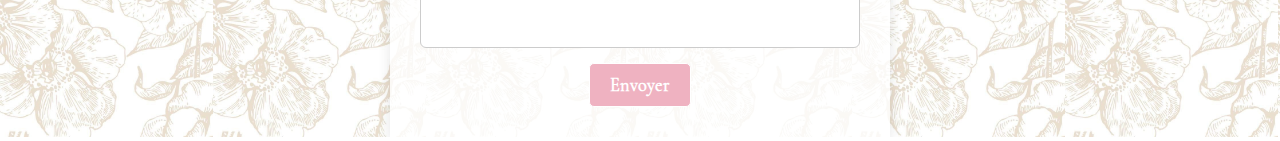
==== commit 5c40ed44: "add recap" ====
--- a/index.html
+++ b/index.html
@@ -108,7 +108,7 @@
       <img src="img/iconFleur.png" width="150">
       <p class="texteGros"><strong> Eva & Sacha</strong></p> <div class="spacer"></div>
       <p class="texte fade-in">se diront</p>
-      <p class="texteGros" style="font-size: 30px"><strong>"un Oui pour un Nom."</strong></p> <div class="spacer"></div>
+      <p class="texteGros" style="font-size: 30px"><strong>"Un Oui pour un Nom"</strong></p> <div class="spacer"></div>
       <p class="texte fade-in"><strong>Le Jeudi 28 août 2025</strong></p>
       <p class="texte fade-in"><strong>à 15h30 précises</strong></p><div class="spacer"></div>
       <p class="texte fade-in">À la Mairie de Charenton-le-Pont </p>
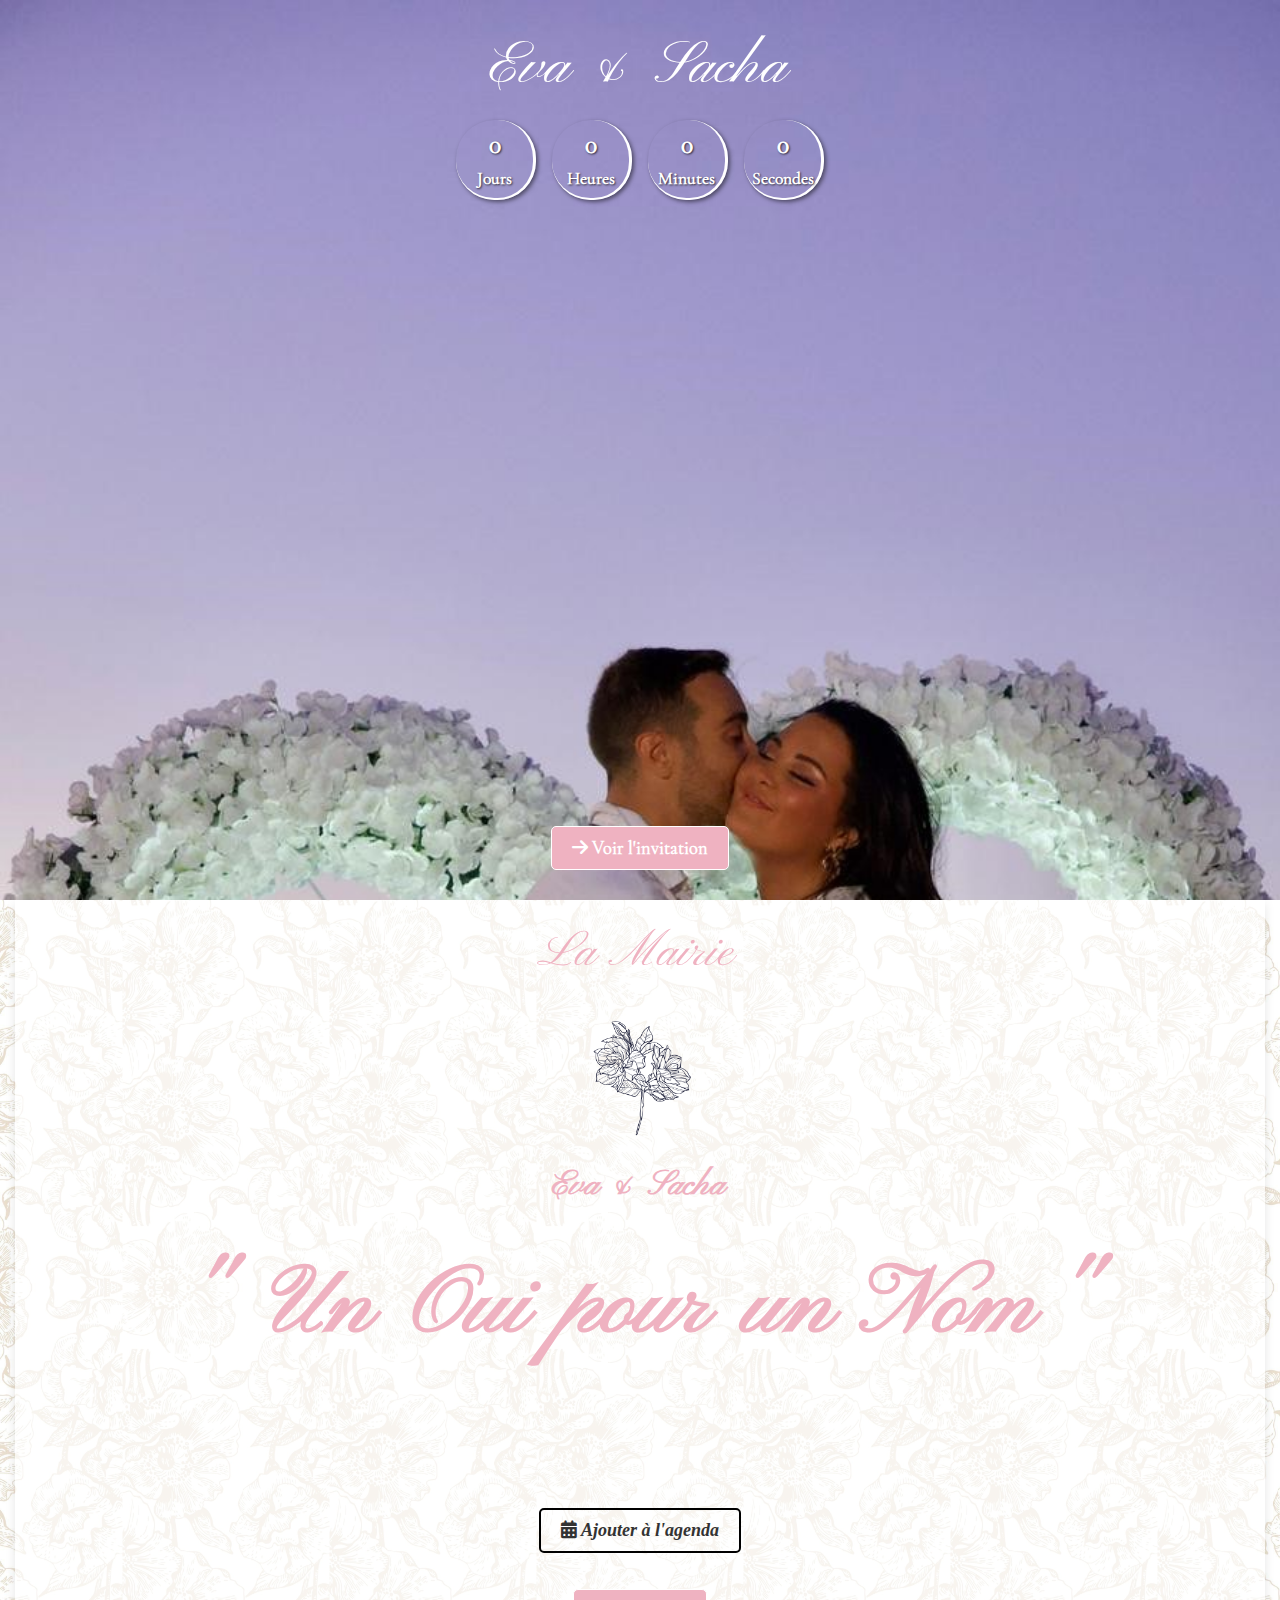
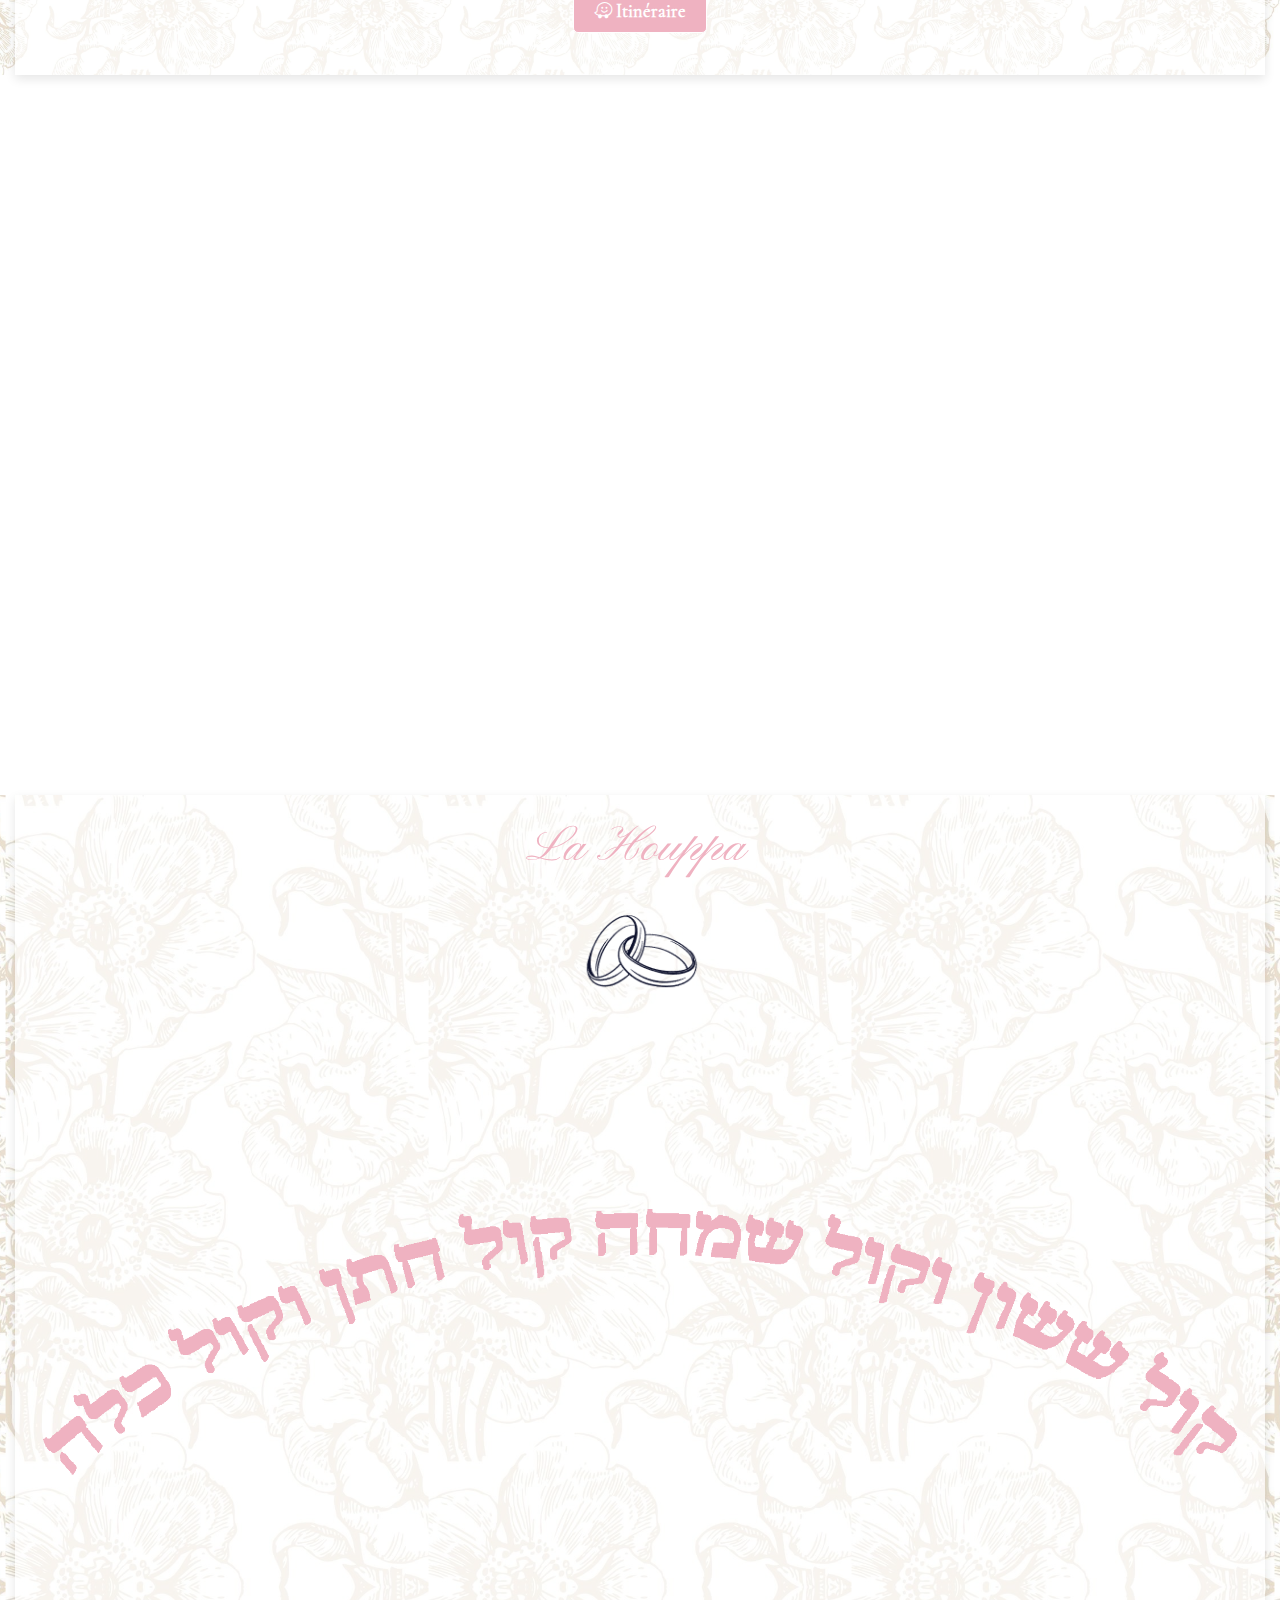
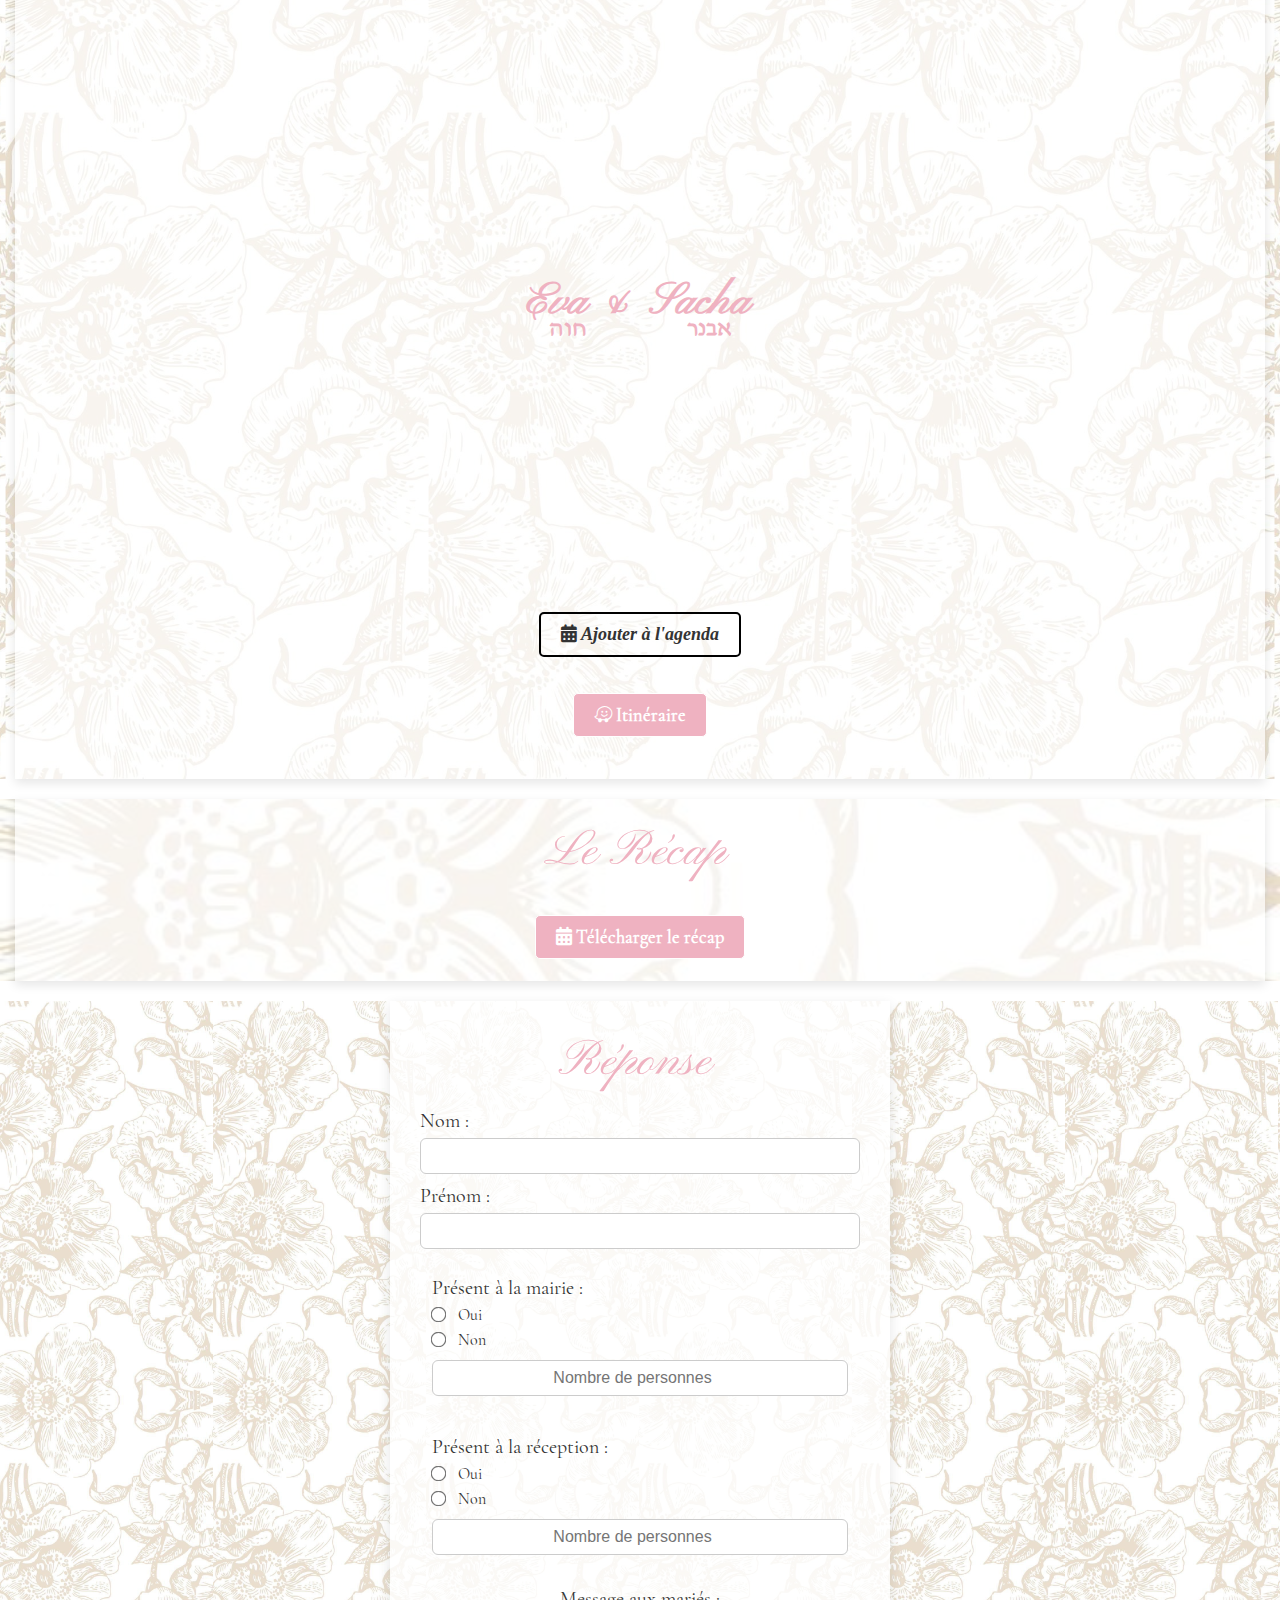
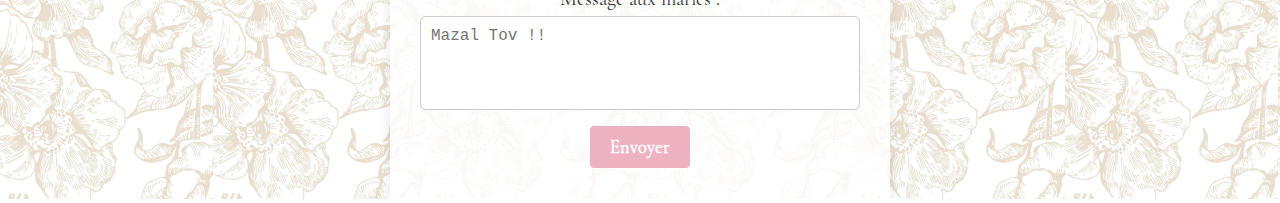
==== commit c4754e3e: "add recap" ====
--- a/index.html
+++ b/index.html
@@ -108,7 +108,7 @@
       <img src="img/iconFleur.png" width="150">
       <p class="texteGros"><strong> Eva & Sacha</strong></p> <div class="spacer"></div>
       <p class="texte fade-in">se diront</p>
-      <p class="texteGros" style="font-size: 30px"><strong>"Un Oui pour un Nom"</strong></p> <div class="spacer"></div>
+      <p class="texteGros" style="font-size: 7.5vw"><strong>" Un Oui pour un Nom"</strong></p> <div class="spacer"></div>
       <p class="texte fade-in"><strong>Le Jeudi 28 août 2025</strong></p>
       <p class="texte fade-in"><strong>à 15h30 précises</strong></p><div class="spacer"></div>
       <p class="texte fade-in">À la Mairie de Charenton-le-Pont </p>
@@ -176,7 +176,7 @@
       <p class="texte fade-in">et seraient honorés de votre présence à la cérémonie religieuse qui sera célébrée</p>
       <div class="spacer"></div>
 
-      <p class="texte fade-in"><strong>Le jeudi 04 septembre 2025</strong></p> <div class="spacer"></div>
+      <p class="texte fade-in"><strong>Le Jeudi 04 septembre 2025</strong></p>
       <p class="texte fade-in"><strong>Au Pavillon Gravelle</strong></p>
       <p class="texte fade-in"><strong>À 17h précises</strong></p> <div class="spacer"></div>
 
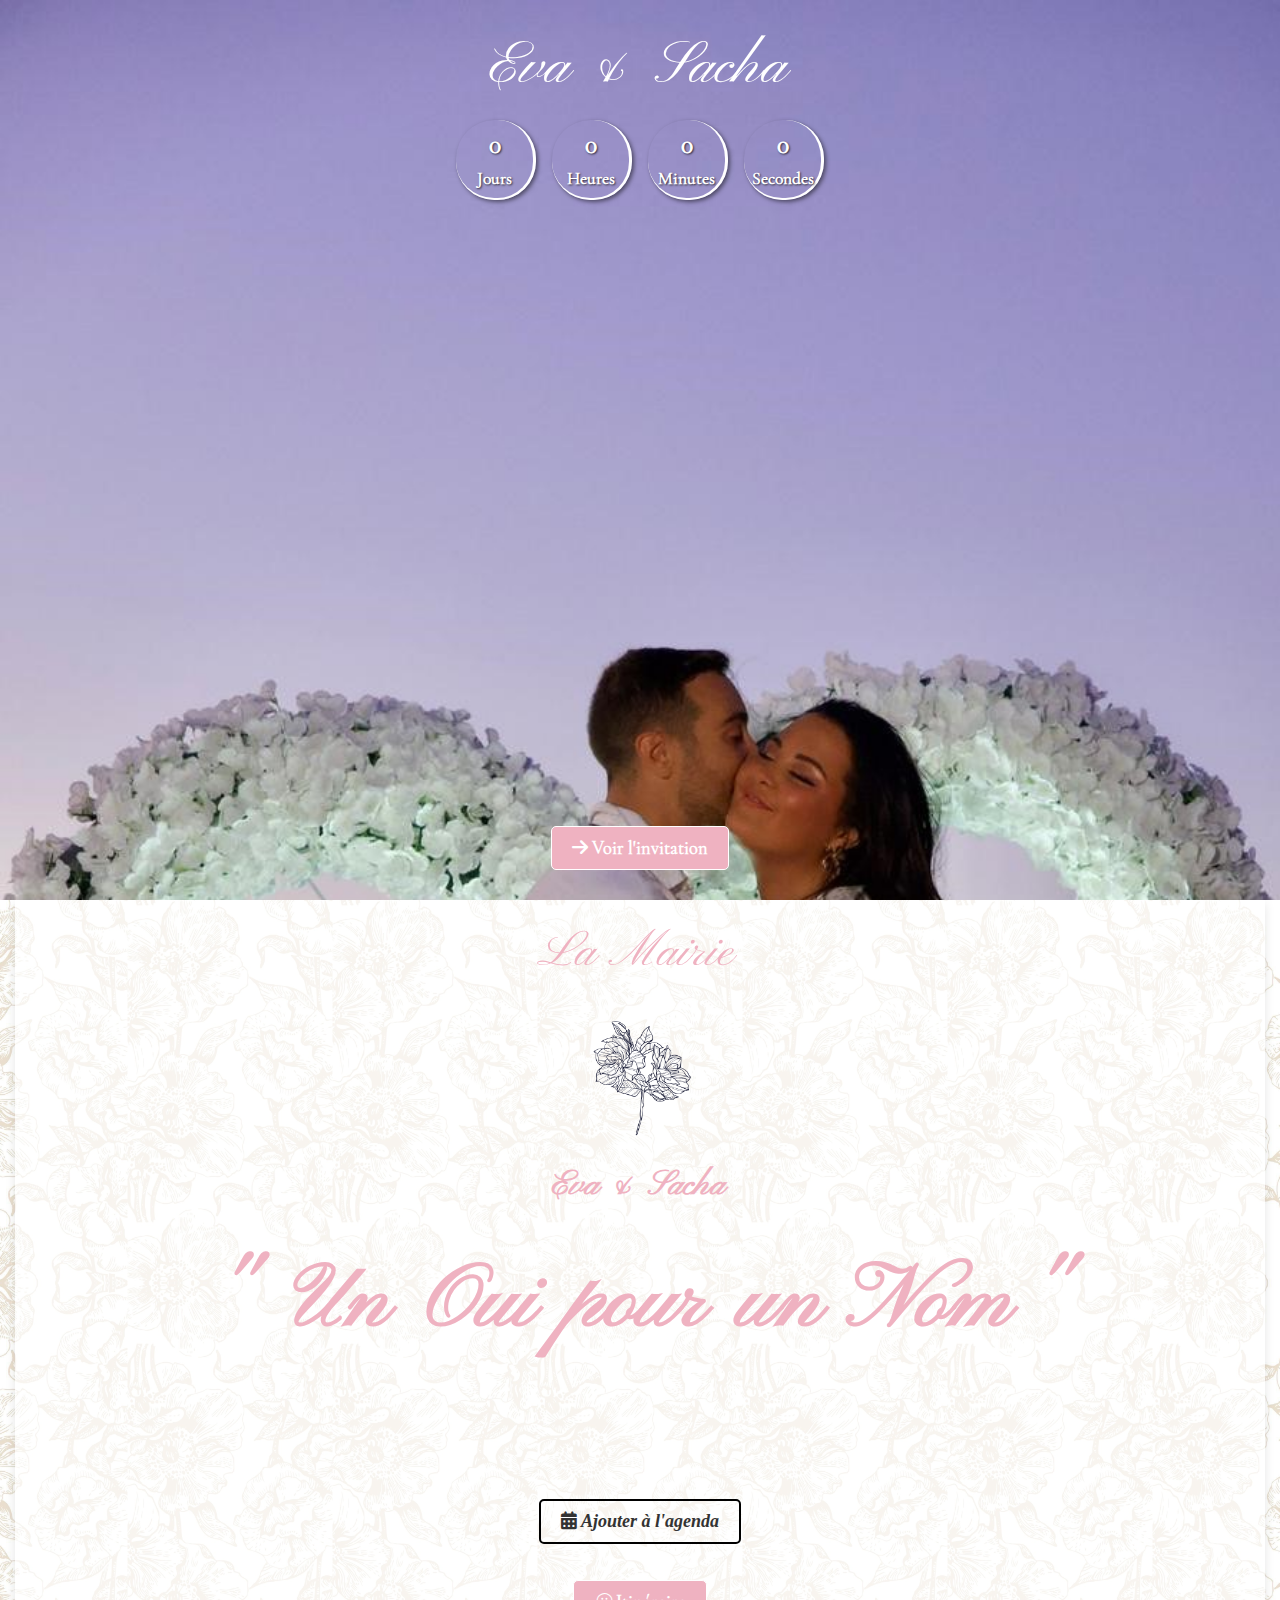
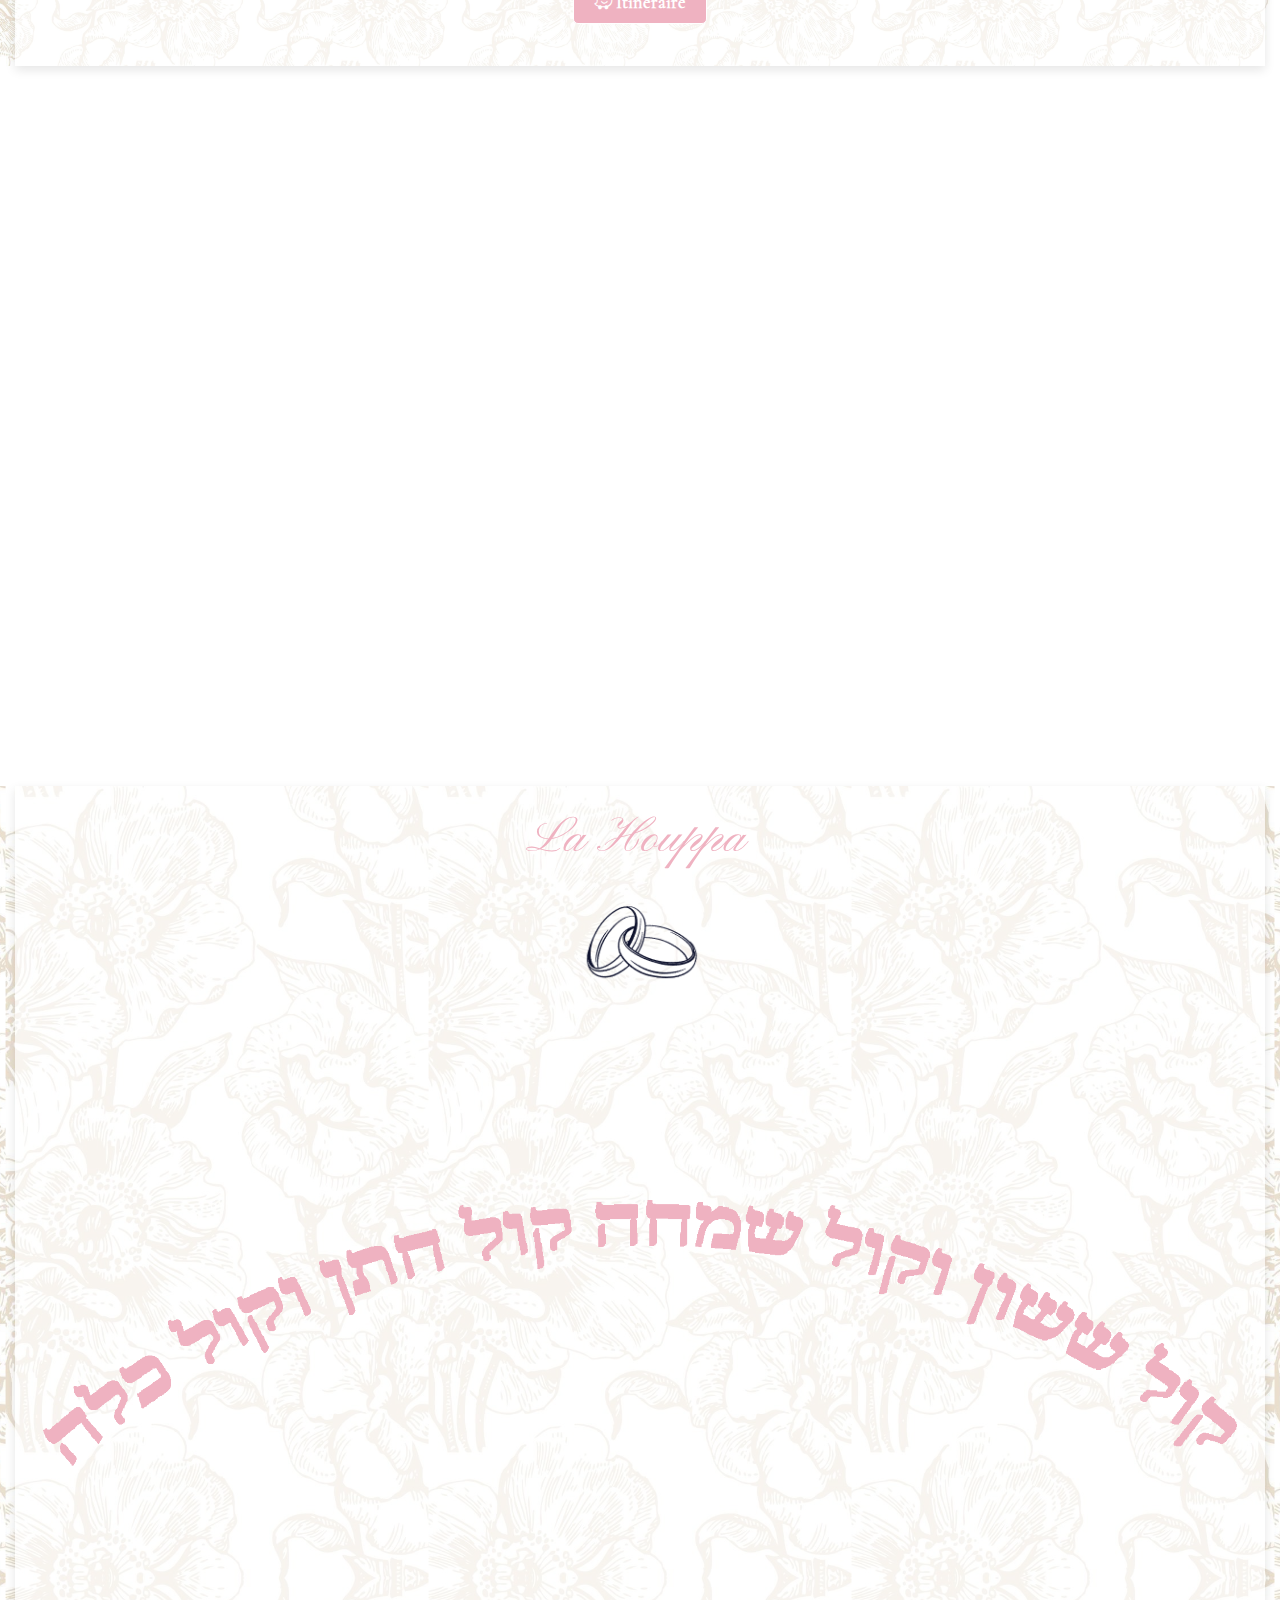
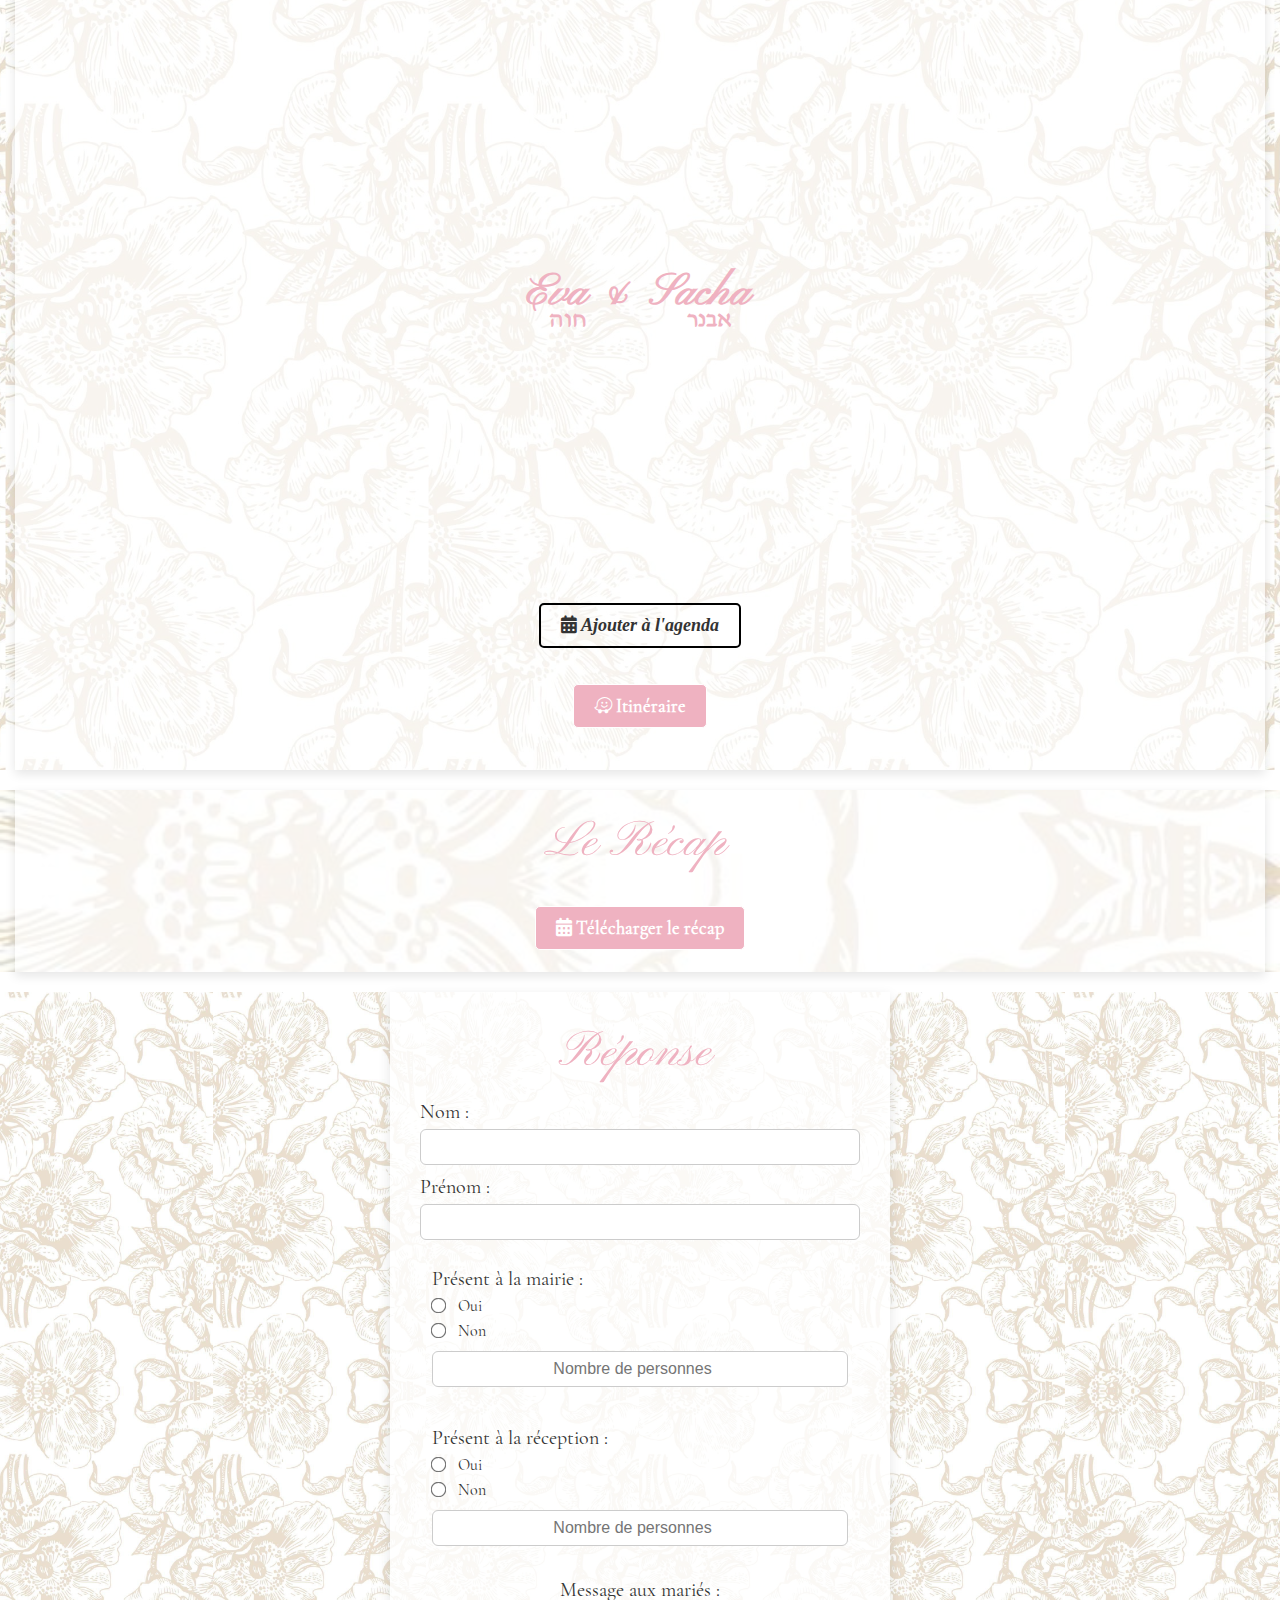
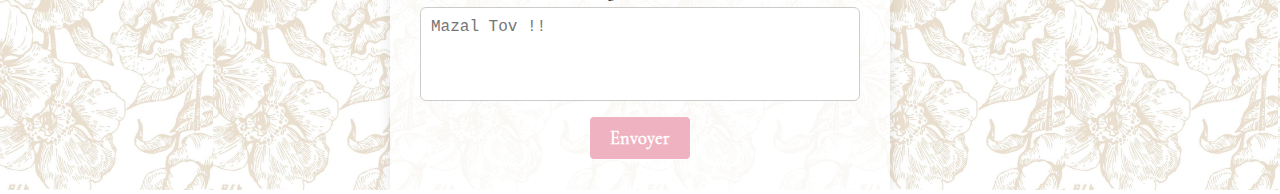
==== commit d59a84ef: "add recap" ====
--- a/index.html
+++ b/index.html
@@ -108,7 +108,7 @@
       <img src="img/iconFleur.png" width="150">
       <p class="texteGros"><strong> Eva & Sacha</strong></p> <div class="spacer"></div>
       <p class="texte fade-in">se diront</p>
-      <p class="texteGros" style="font-size: 7.5vw"><strong>" Un Oui pour un Nom"</strong></p> <div class="spacer"></div>
+      <p class="texteGros" style="font-size: 7vw"><strong>" Un Oui pour un Nom"</strong></p> <div class="spacer"></div>
       <p class="texte fade-in"><strong>Le Jeudi 28 août 2025</strong></p>
       <p class="texte fade-in"><strong>à 15h30 précises</strong></p><div class="spacer"></div>
       <p class="texte fade-in">À la Mairie de Charenton-le-Pont </p>
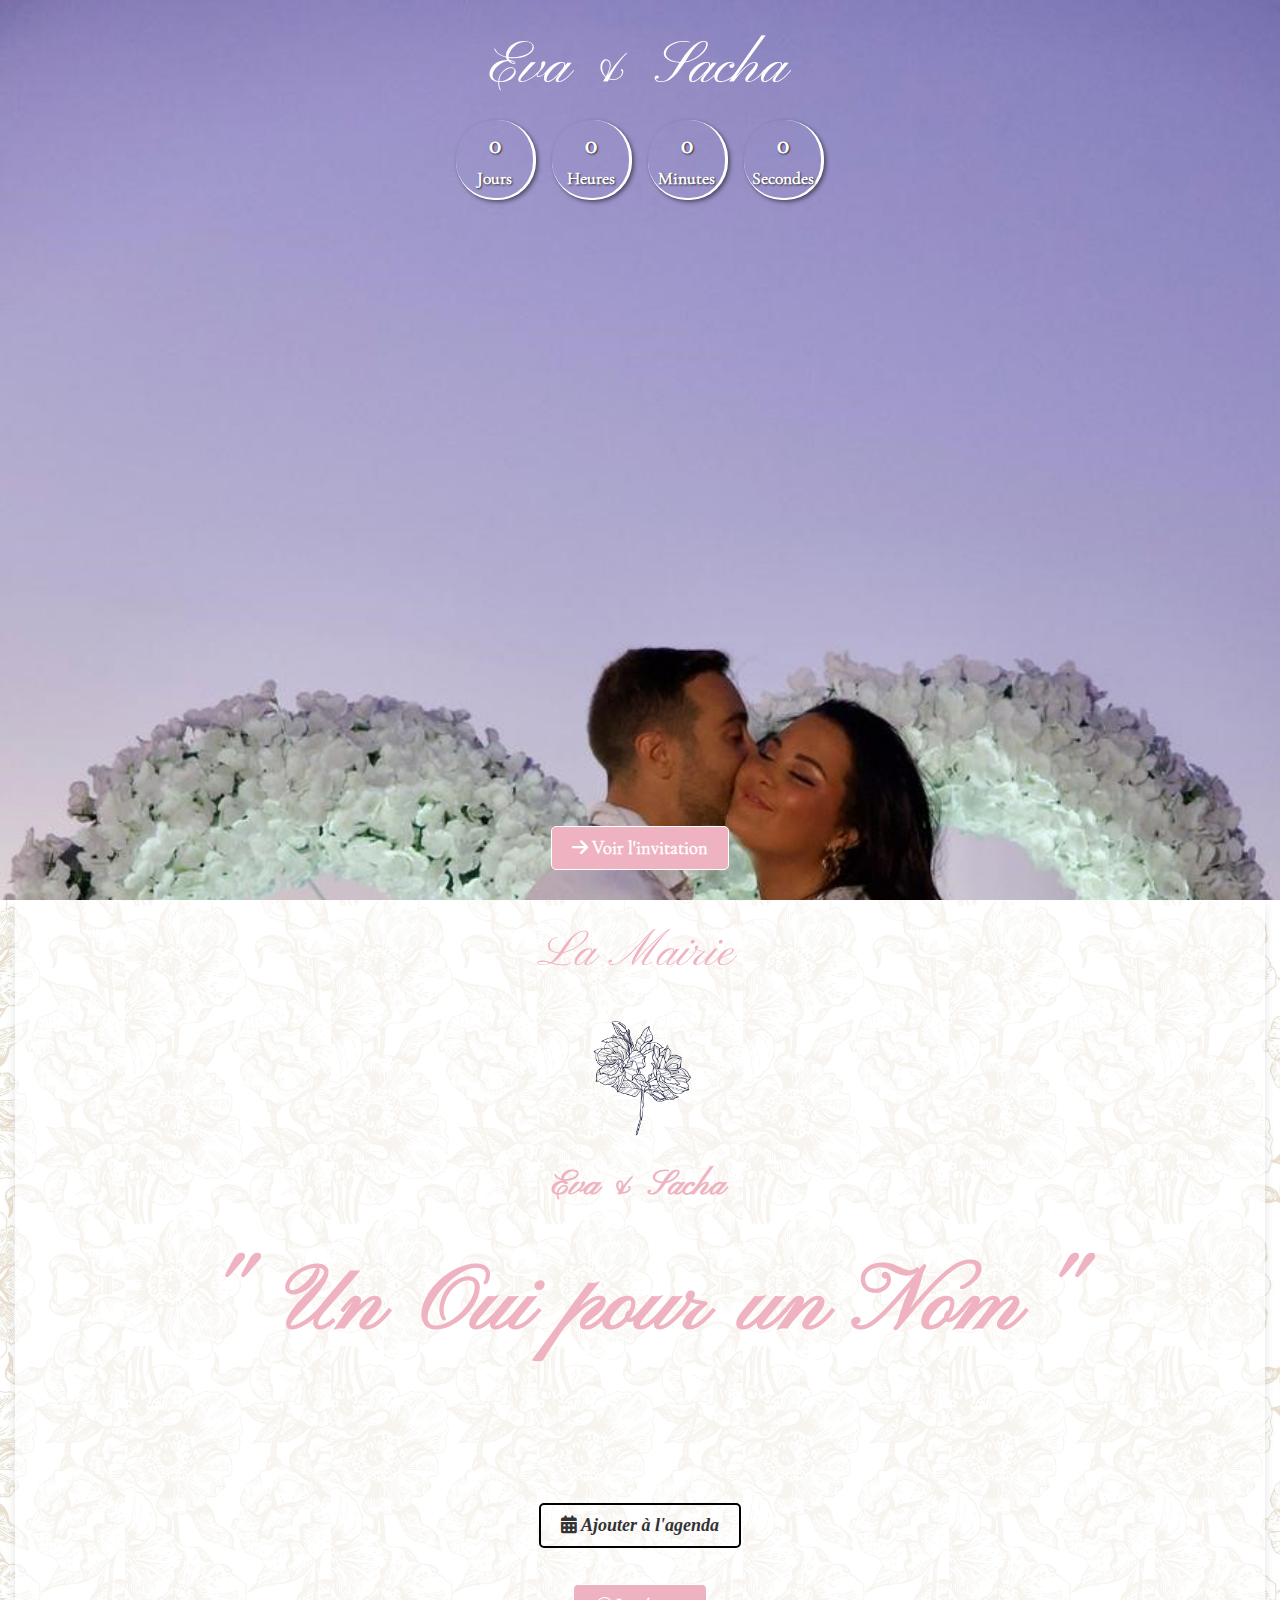
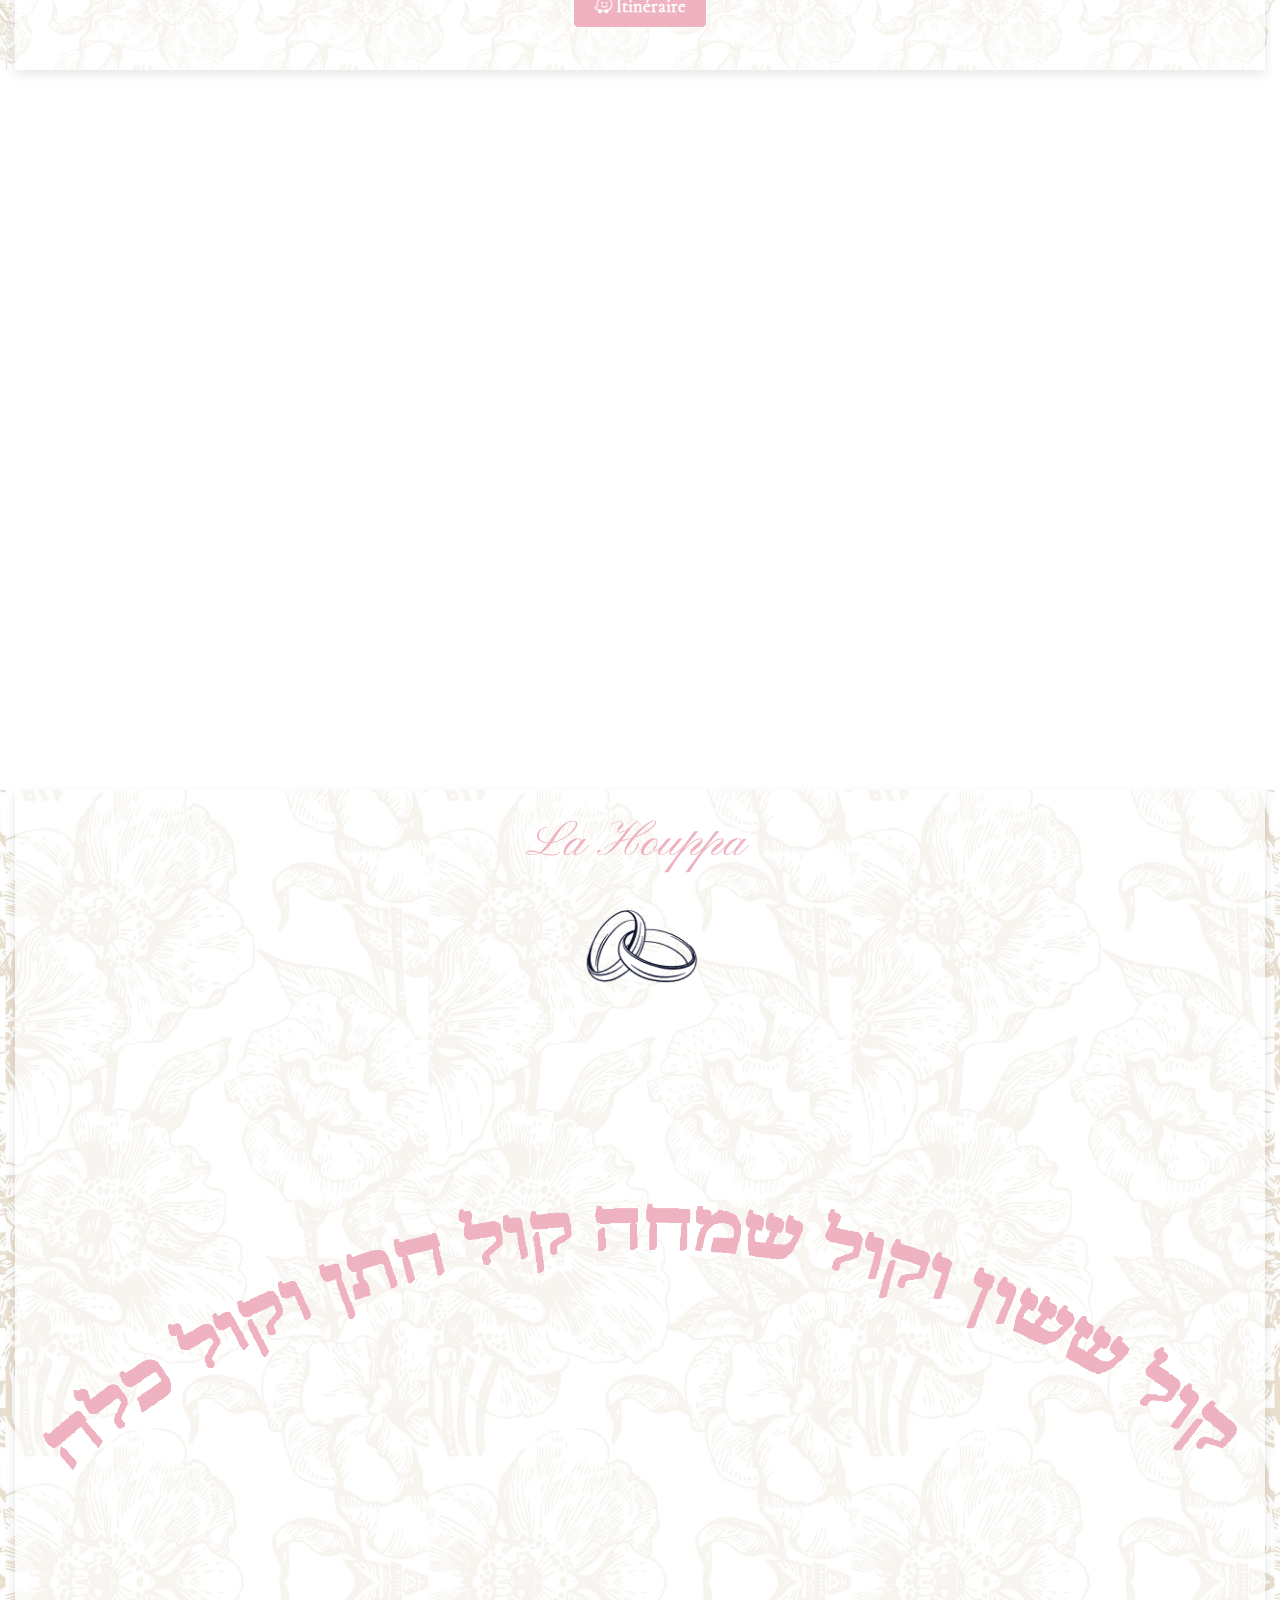
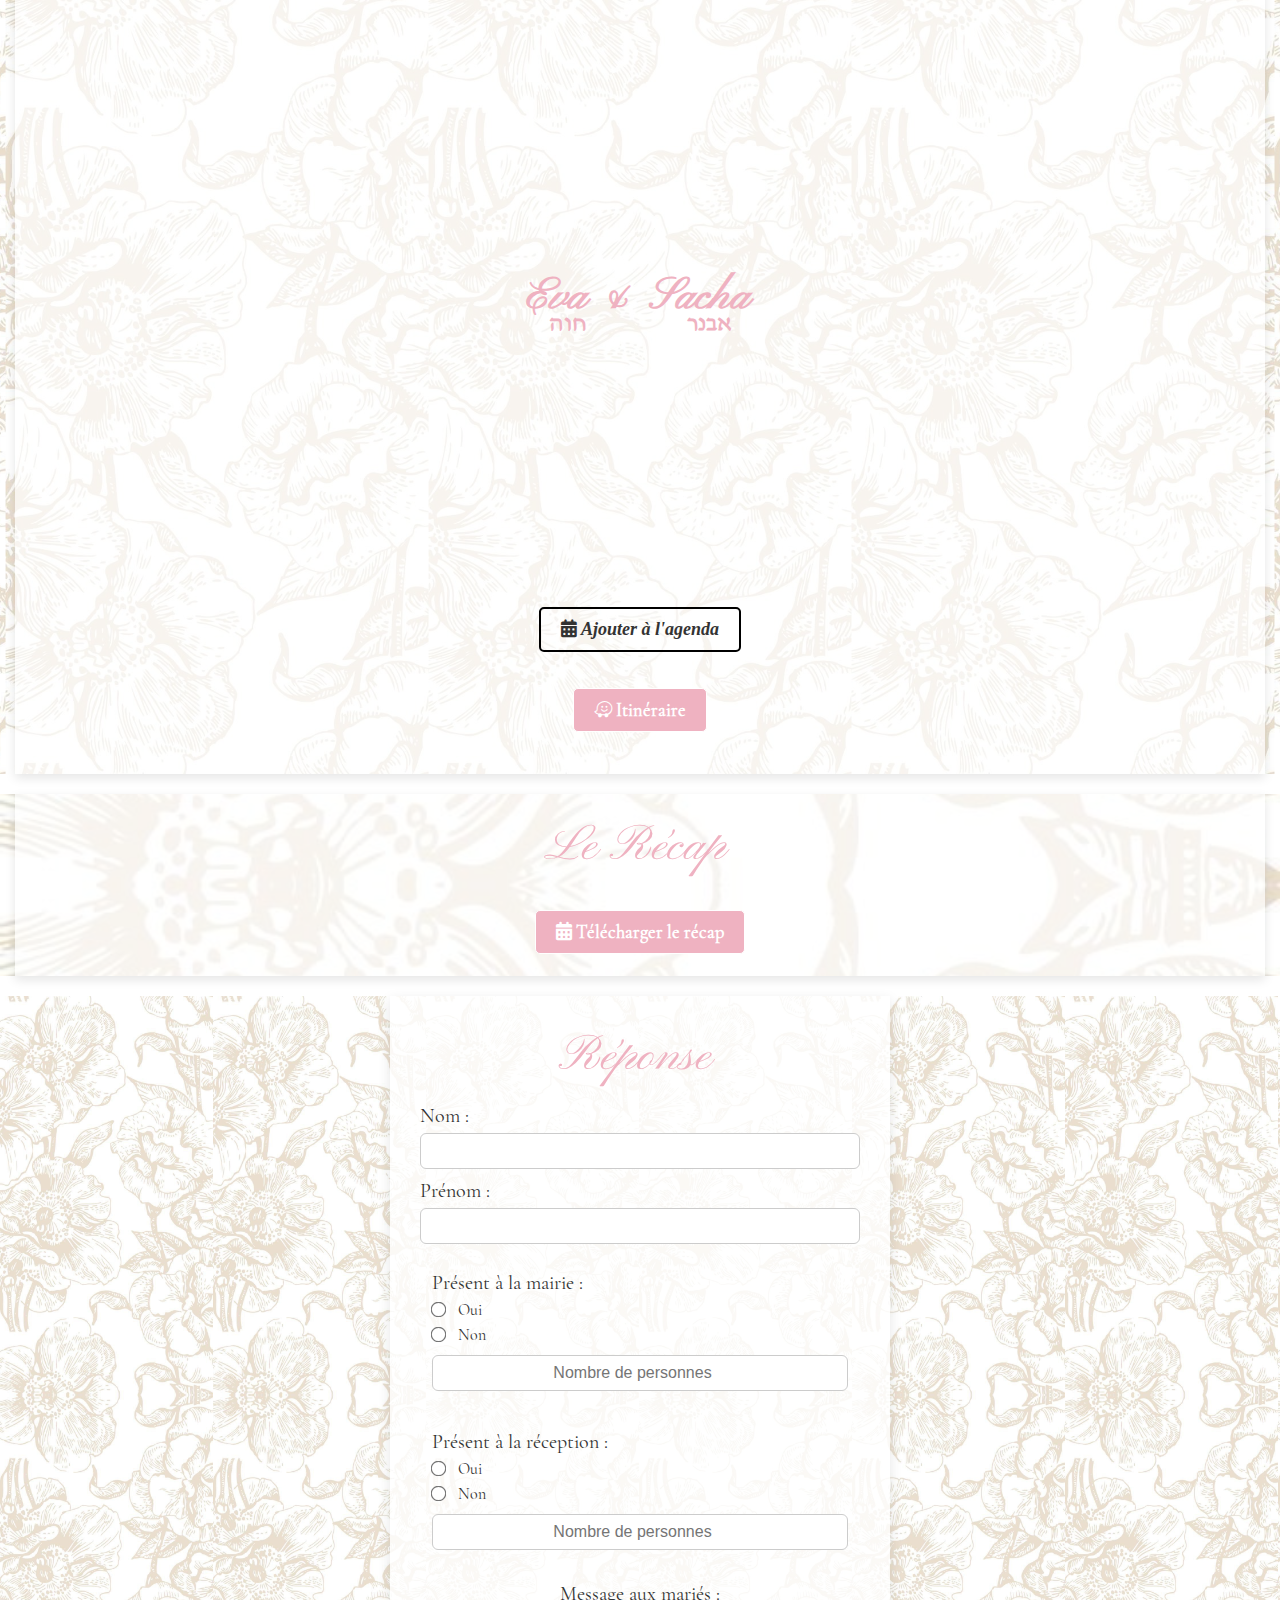
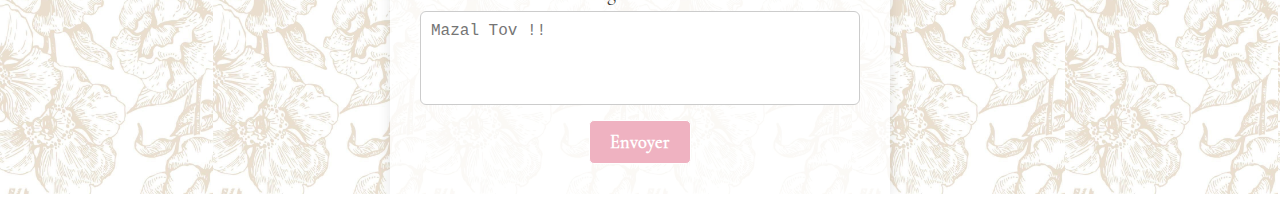
==== commit 1b3bea4e: "add recap" ====
--- a/index.html
+++ b/index.html
@@ -108,7 +108,7 @@
       <img src="img/iconFleur.png" width="150">
       <p class="texteGros"><strong> Eva & Sacha</strong></p> <div class="spacer"></div>
       <p class="texte fade-in">se diront</p>
-      <p class="texteGros" style="font-size: 7vw"><strong>" Un Oui pour un Nom"</strong></p> <div class="spacer"></div>
+      <p class="texteGros" style="font-size: 7.2vw"><strong>" Un Oui pour un Nom"</strong></p> <div class="spacer"></div>
       <p class="texte fade-in"><strong>Le Jeudi 28 août 2025</strong></p>
       <p class="texte fade-in"><strong>à 15h30 précises</strong></p><div class="spacer"></div>
       <p class="texte fade-in">À la Mairie de Charenton-le-Pont </p>
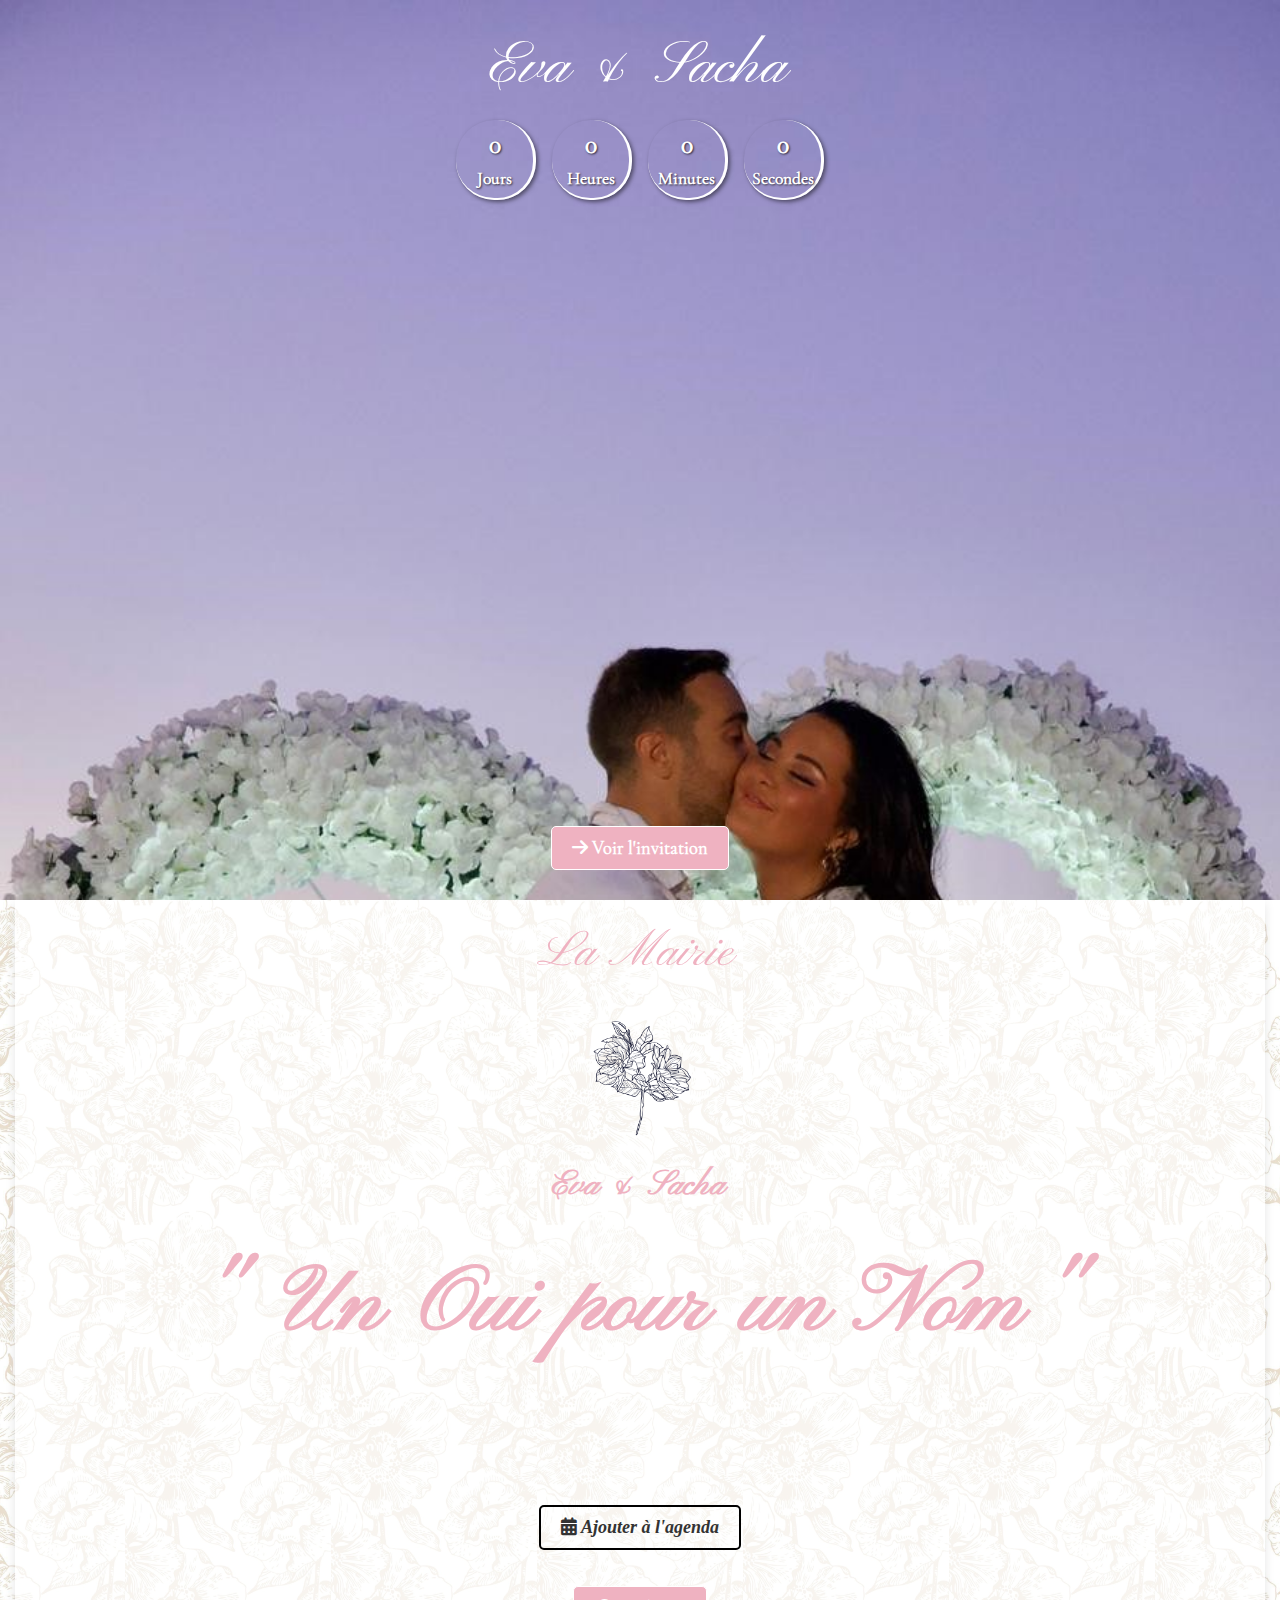
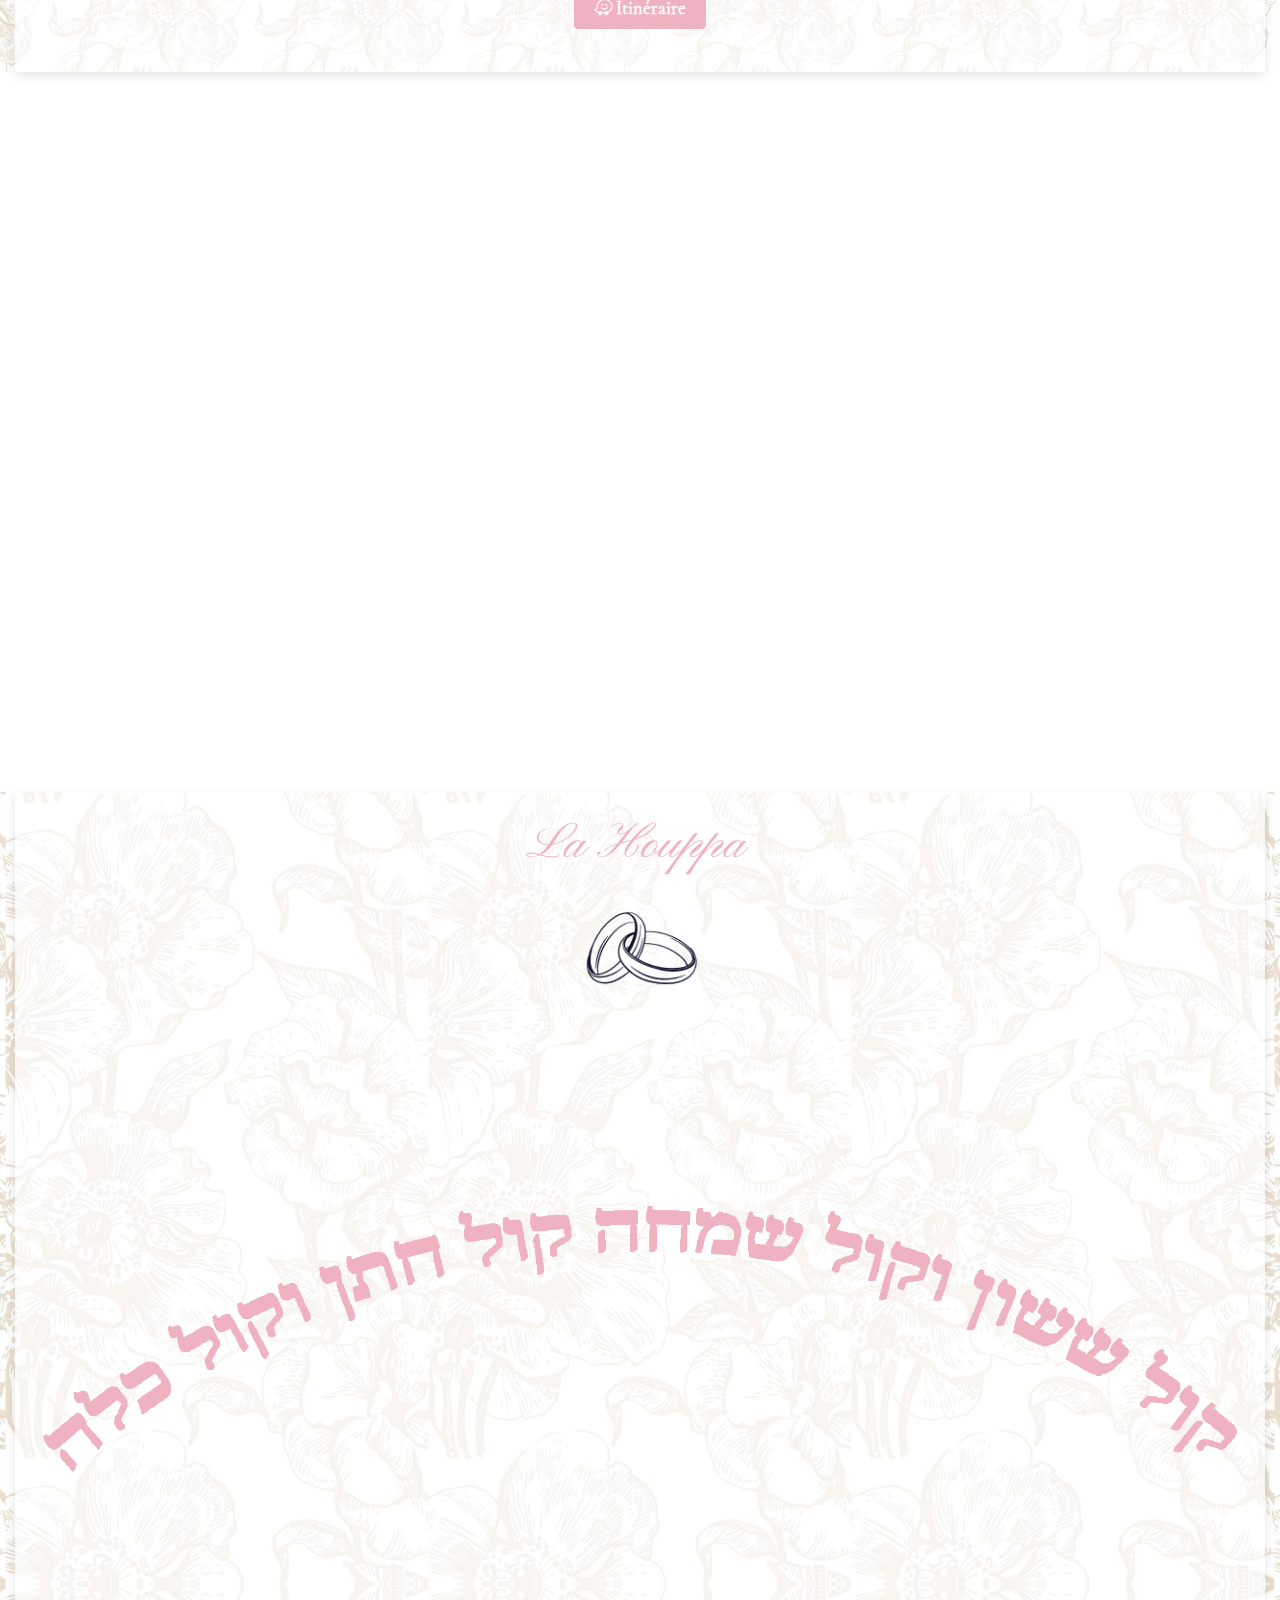
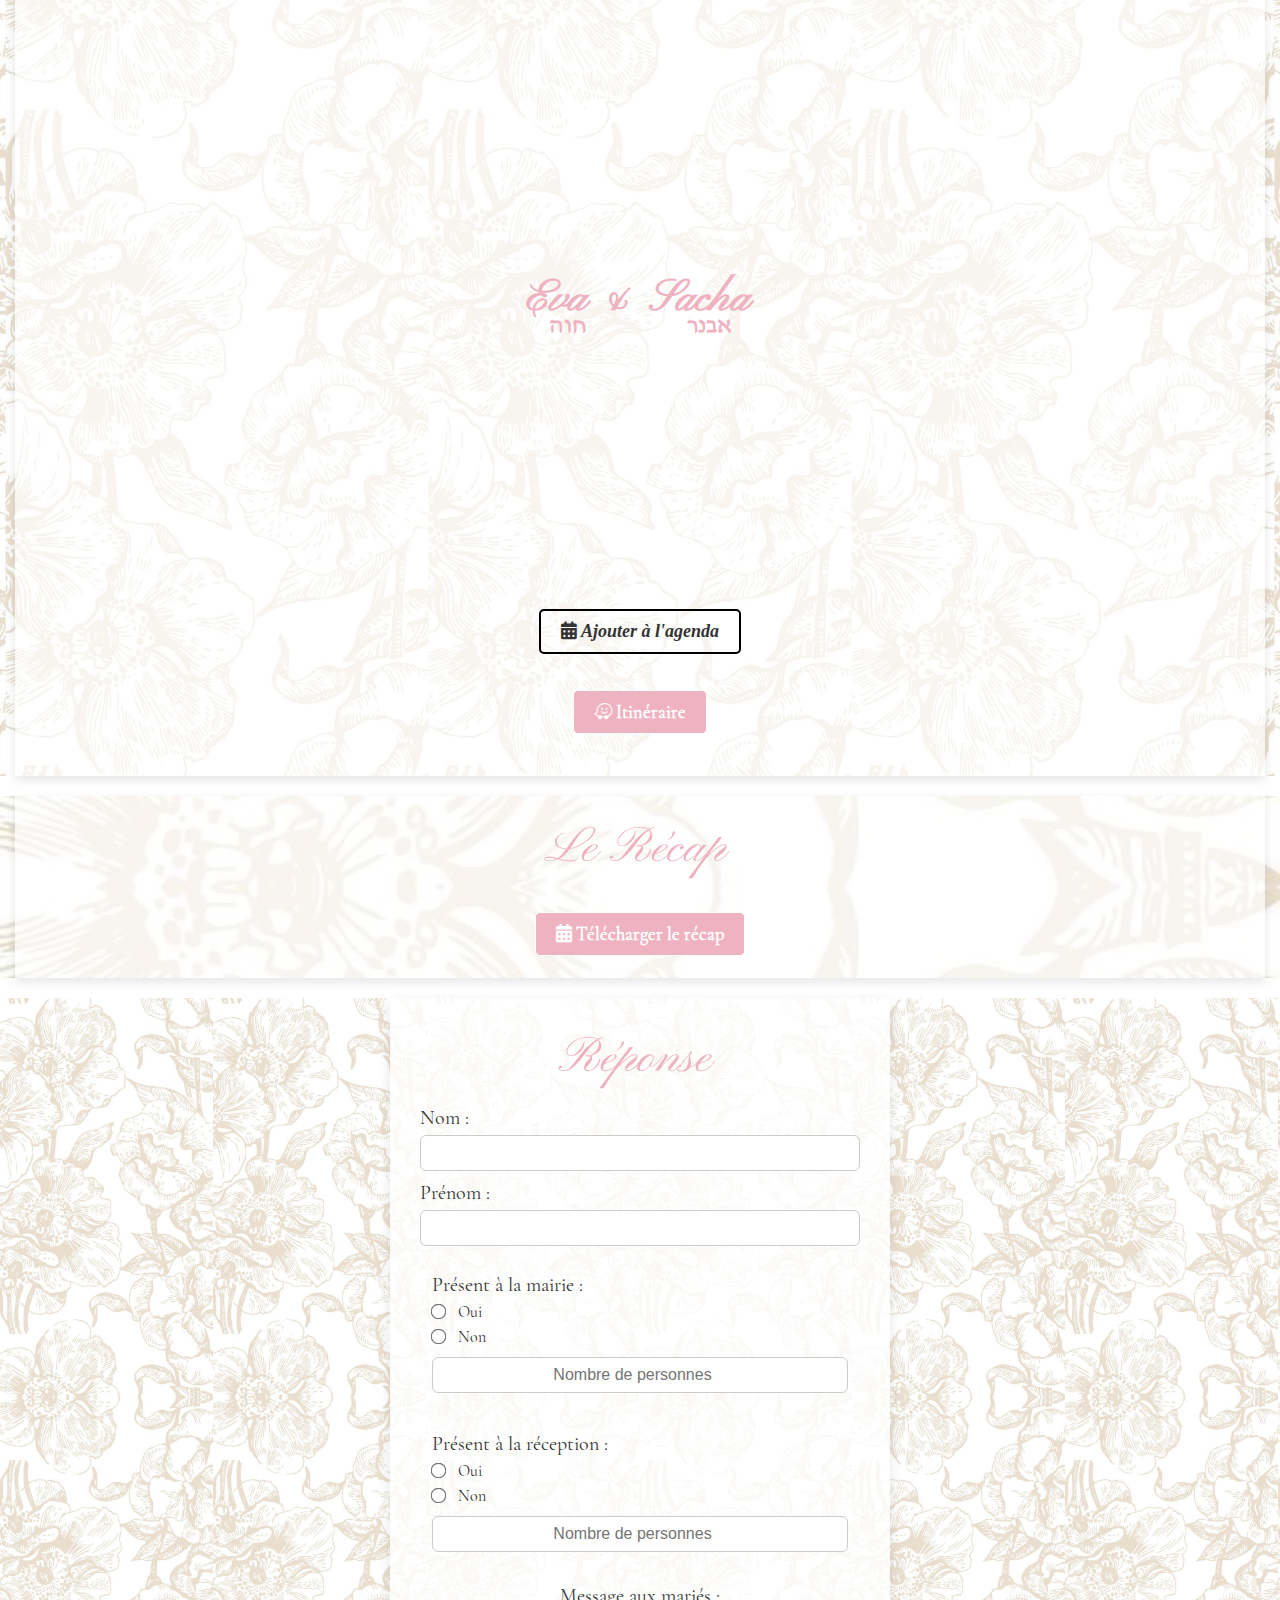
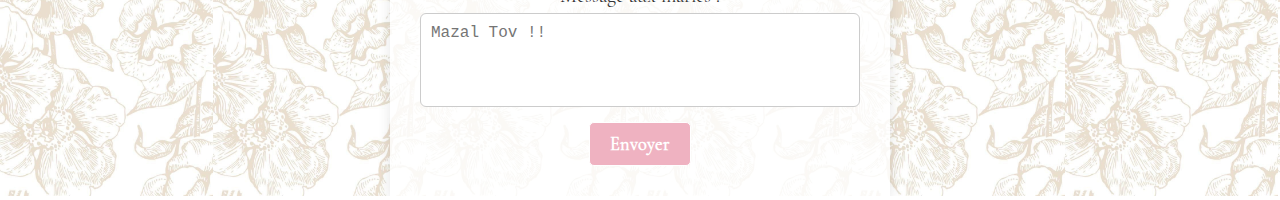
==== commit b824e77d: "add recap" ====
--- a/index.html
+++ b/index.html
@@ -108,7 +108,7 @@
       <img src="img/iconFleur.png" width="150">
       <p class="texteGros"><strong> Eva & Sacha</strong></p> <div class="spacer"></div>
       <p class="texte fade-in">se diront</p>
-      <p class="texteGros" style="font-size: 7.2vw"><strong>" Un Oui pour un Nom"</strong></p> <div class="spacer"></div>
+      <p class="texteGros" style="font-size: 7.3vw"><strong>" Un Oui pour un Nom"</strong></p> <div class="spacer"></div>
       <p class="texte fade-in"><strong>Le Jeudi 28 août 2025</strong></p>
       <p class="texte fade-in"><strong>à 15h30 précises</strong></p><div class="spacer"></div>
       <p class="texte fade-in">À la Mairie de Charenton-le-Pont </p>
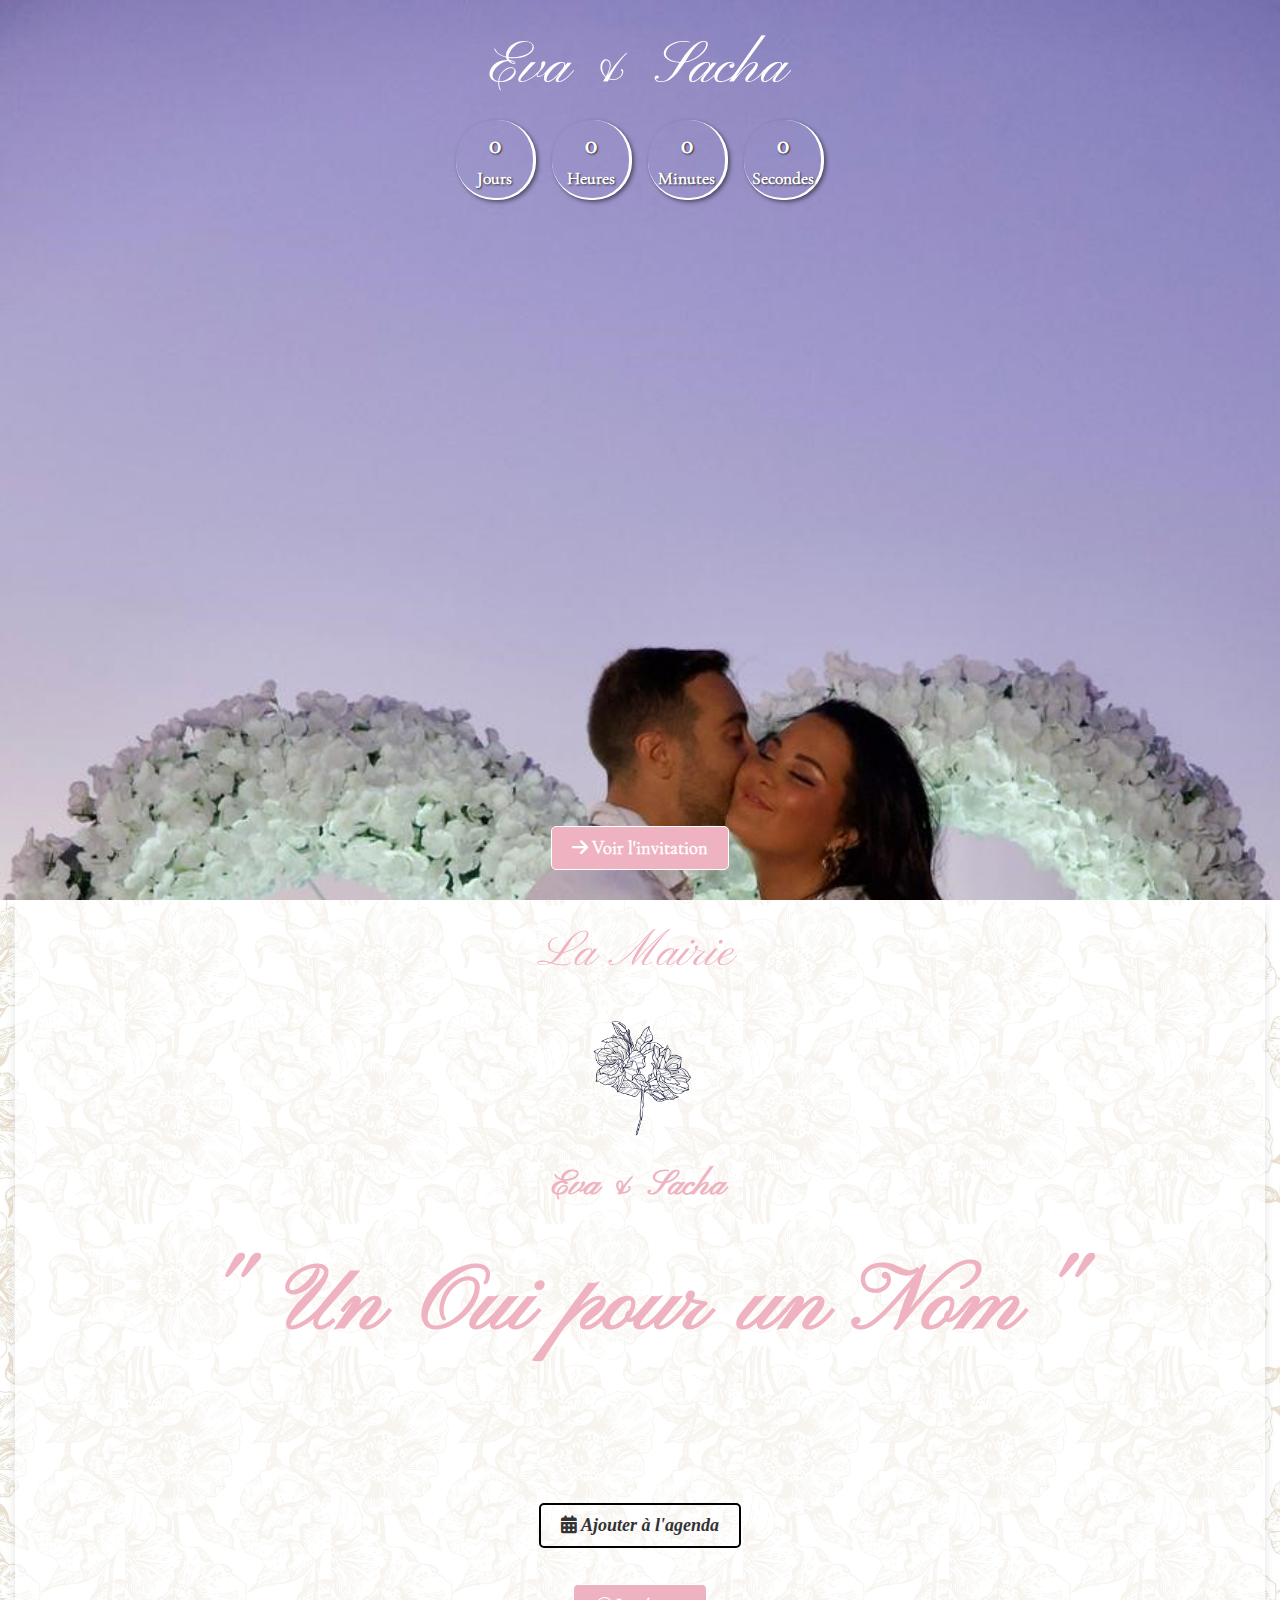
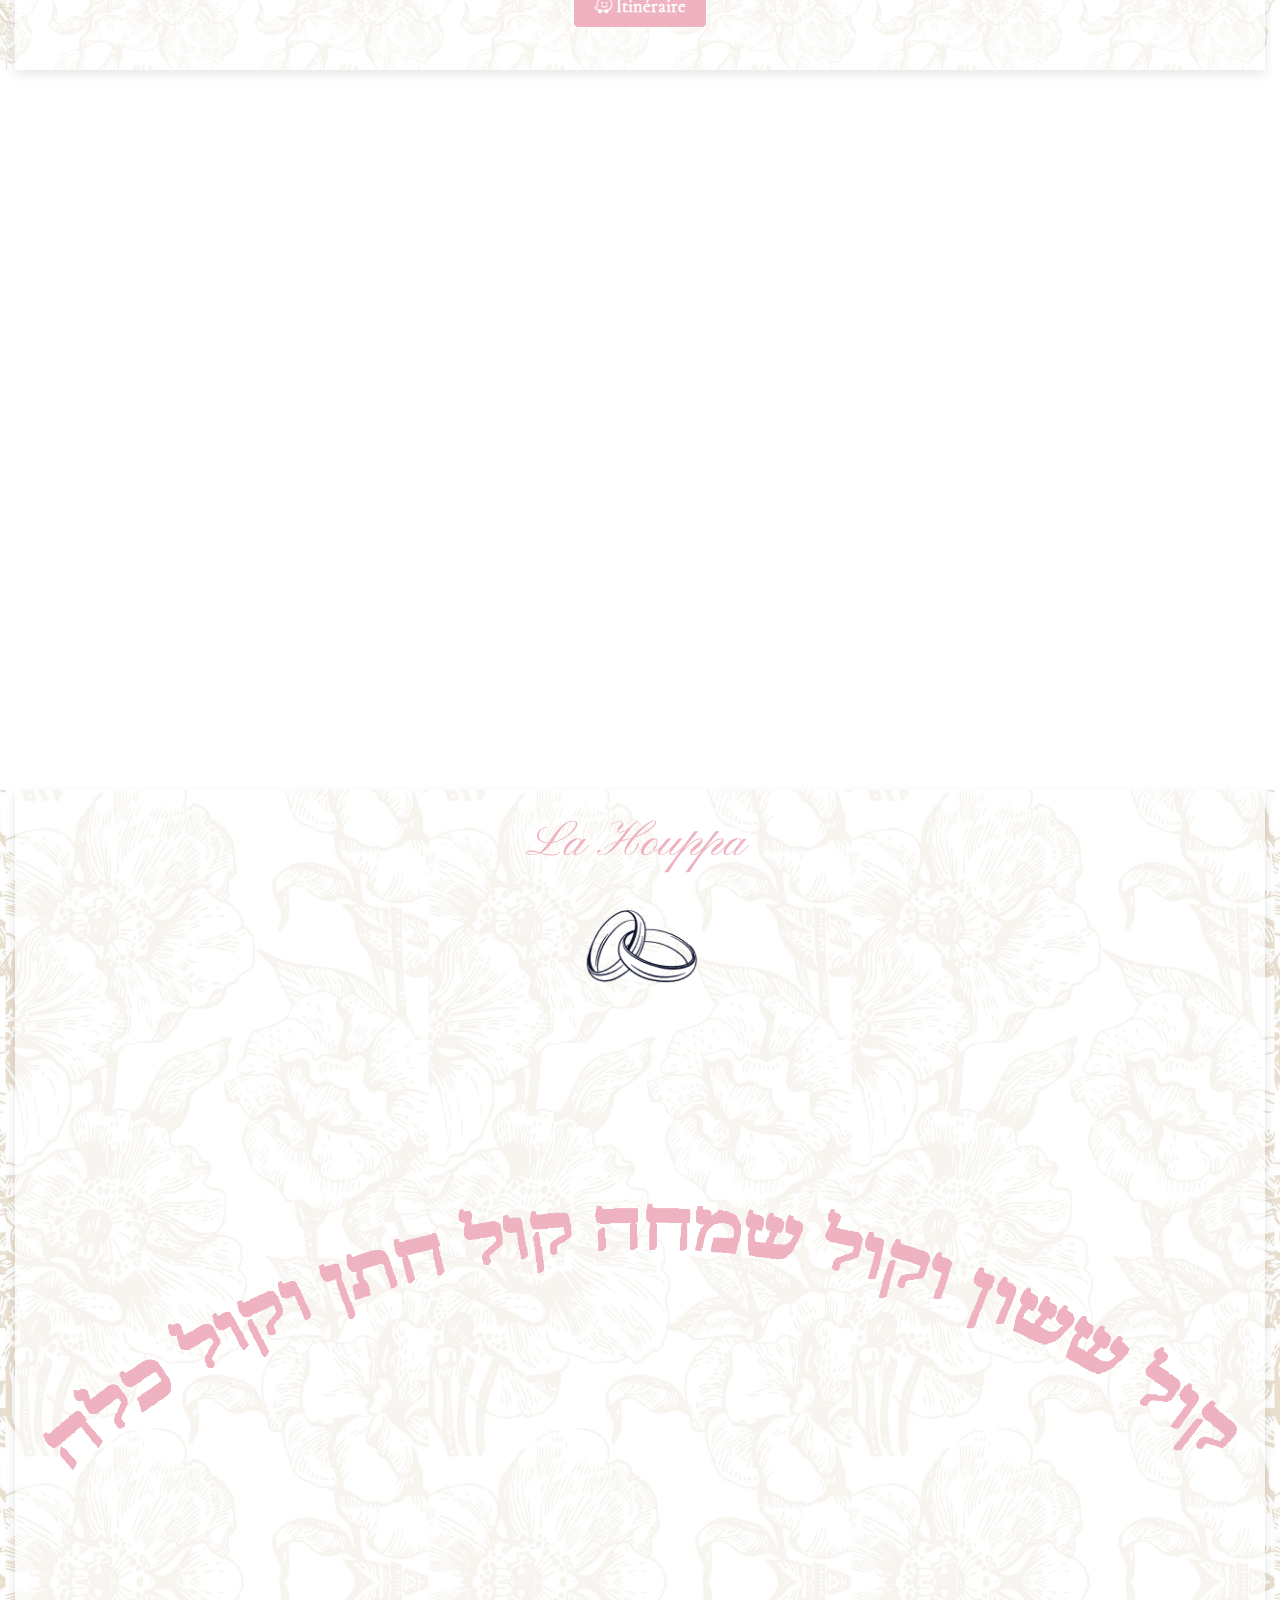
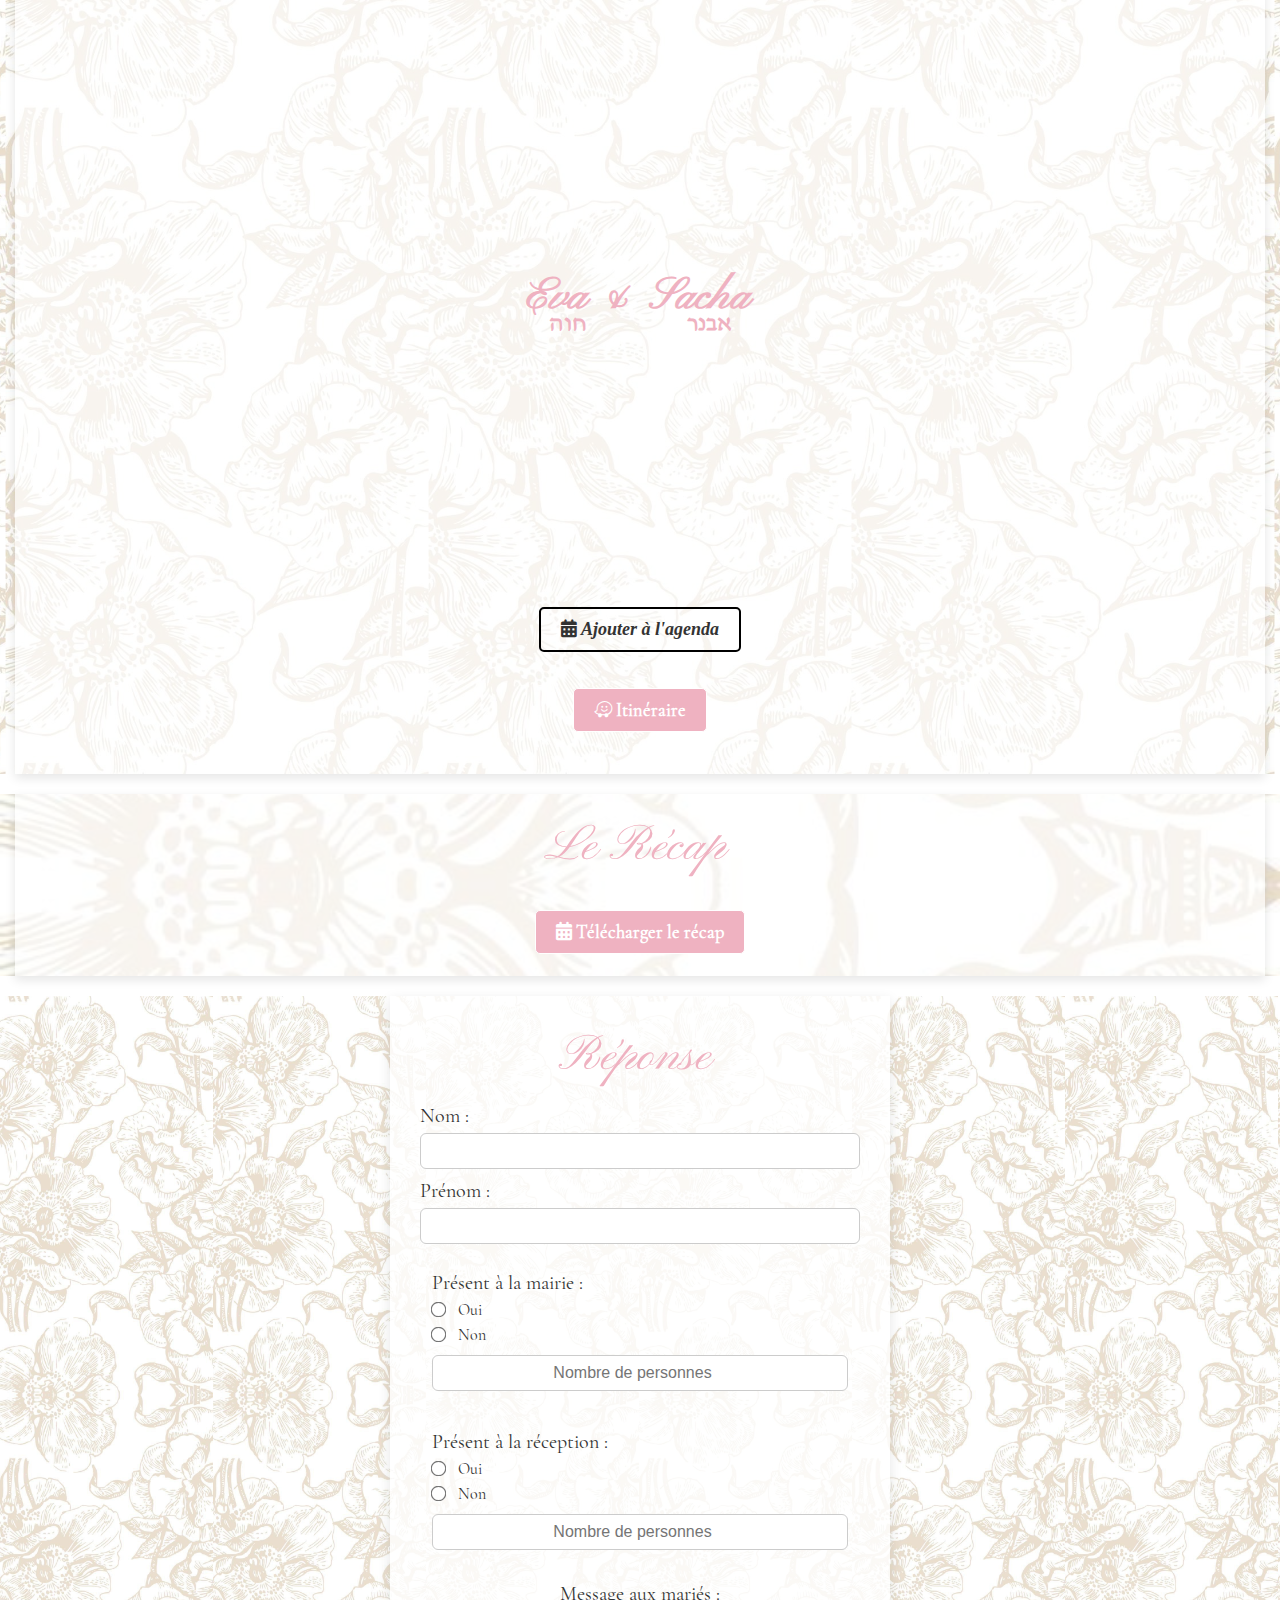
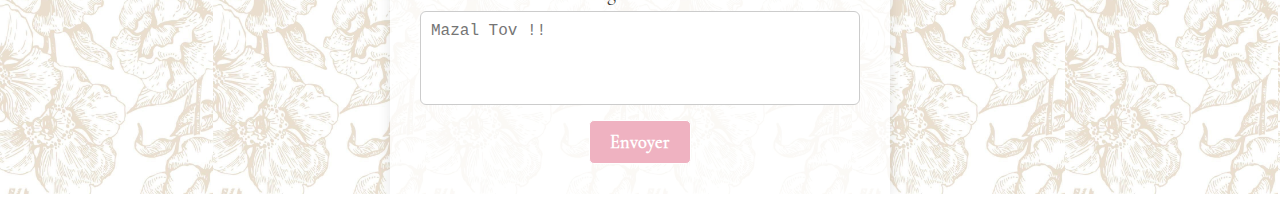
==== commit 5b01d311: "add recap" ====
--- a/index.html
+++ b/index.html
@@ -108,7 +108,7 @@
       <img src="img/iconFleur.png" width="150">
       <p class="texteGros"><strong> Eva & Sacha</strong></p> <div class="spacer"></div>
       <p class="texte fade-in">se diront</p>
-      <p class="texteGros" style="font-size: 7.3vw"><strong>" Un Oui pour un Nom"</strong></p> <div class="spacer"></div>
+      <p class="texteGros" style="font-size: 7.2vw"><strong>" Un Oui pour un Nom"</strong></p> <div class="spacer"></div>
       <p class="texte fade-in"><strong>Le Jeudi 28 août 2025</strong></p>
       <p class="texte fade-in"><strong>à 15h30 précises</strong></p><div class="spacer"></div>
       <p class="texte fade-in">À la Mairie de Charenton-le-Pont </p>
